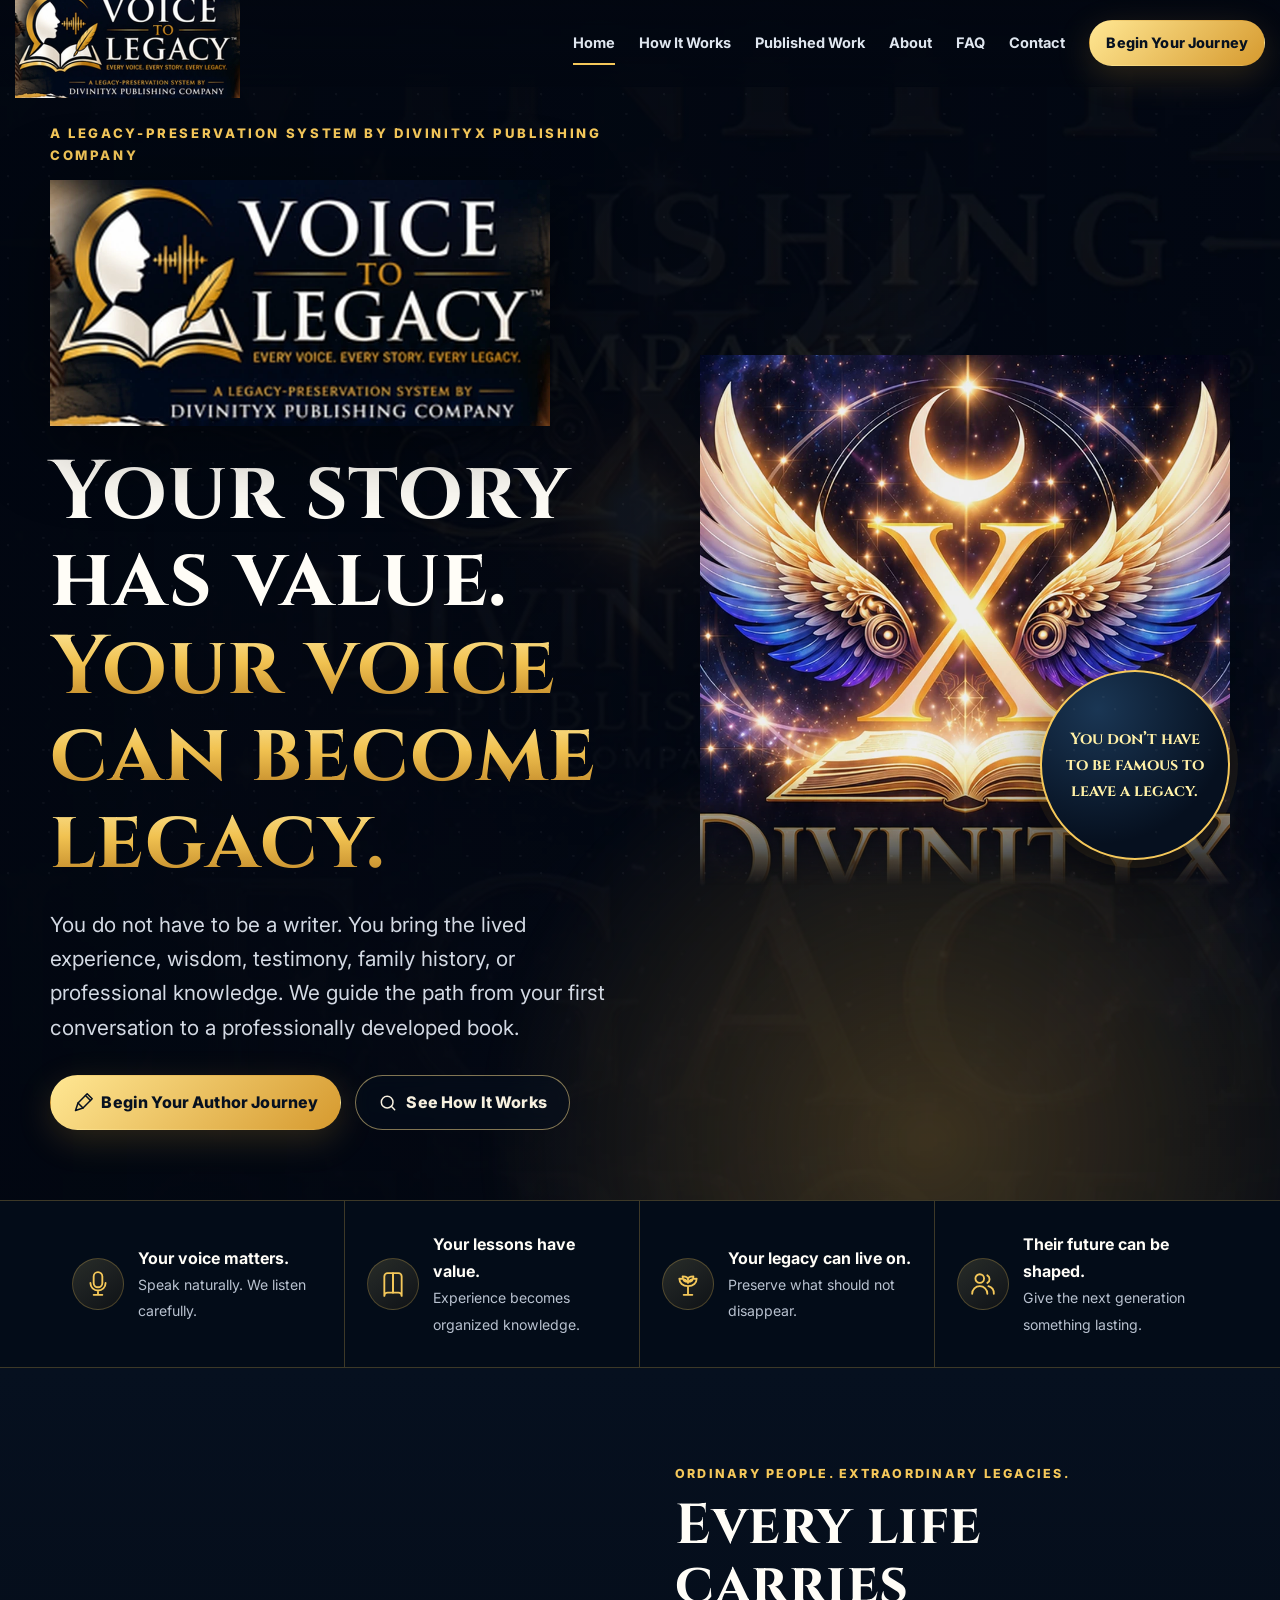
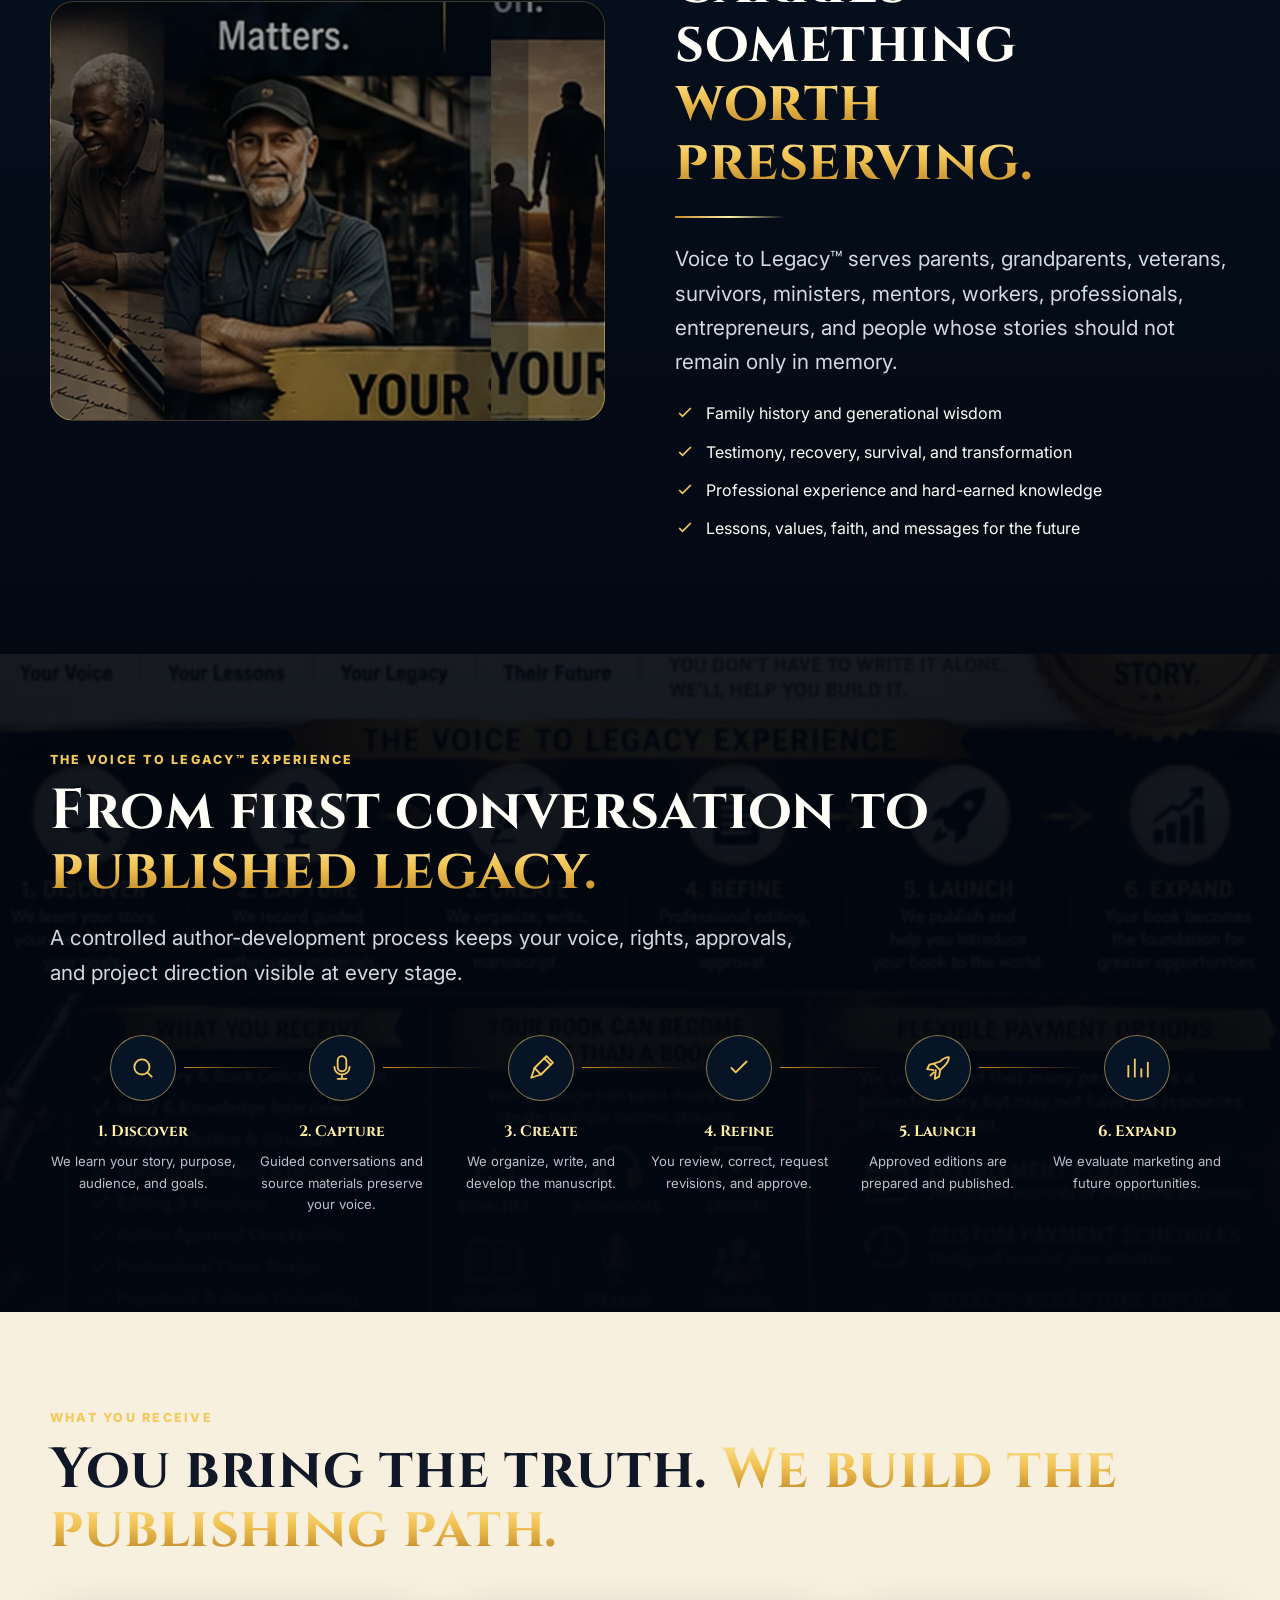
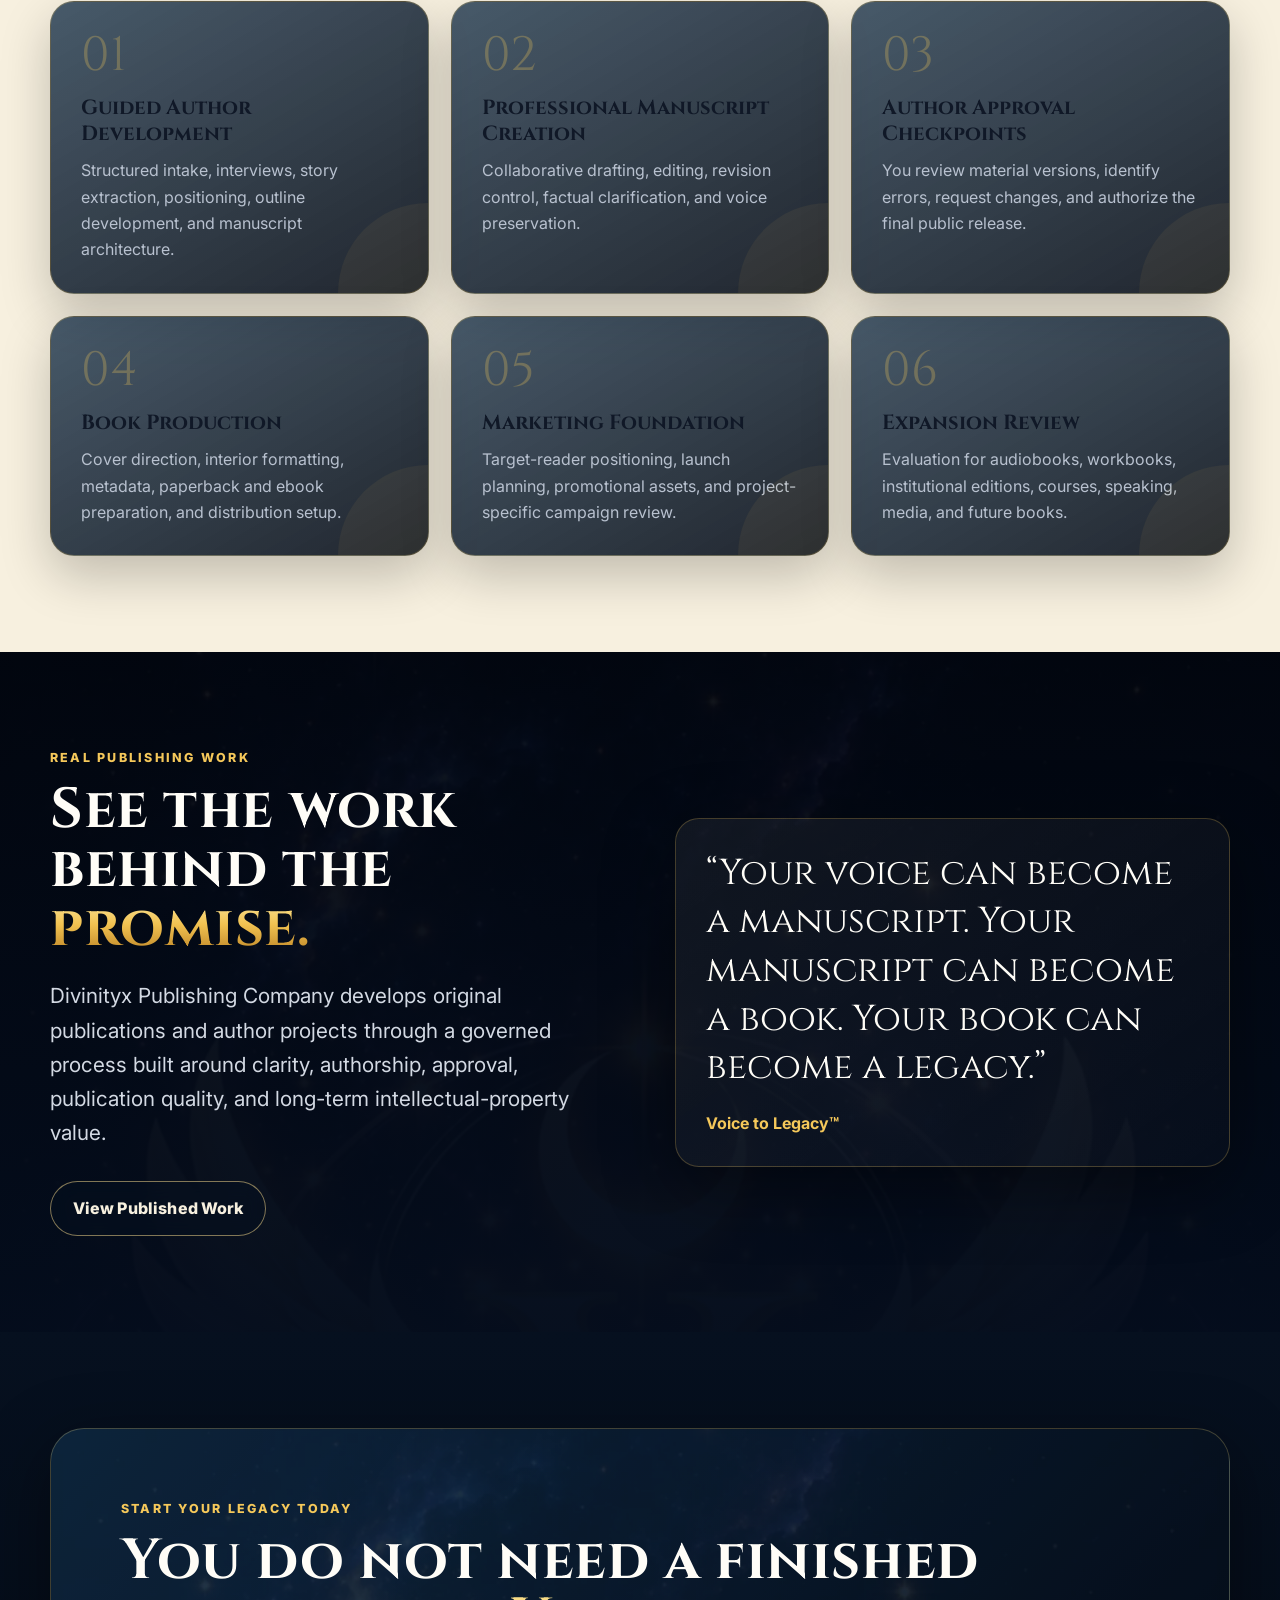
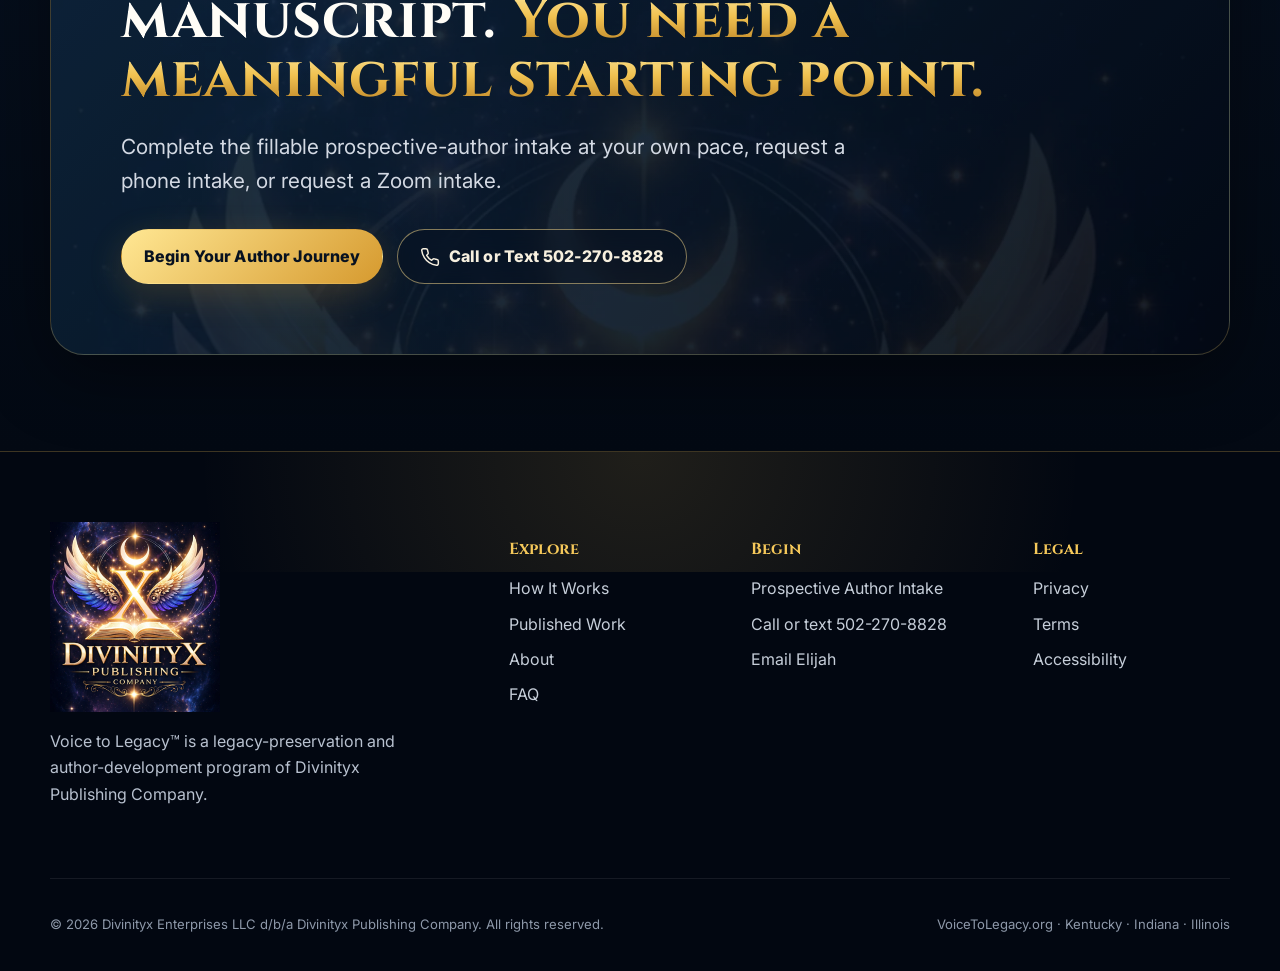
==== index.html @ a979a078 "Add files via upload launch: add VoiceToLegacy.org cinematic starter site" ====
<!doctype html>
<html lang="en">
<head>
  <script>
    (function () {
      var base = document.createElement("base");
      base.href = location.hostname.endsWith("github.io")
        ? "/VoiceToLegacy.org/"
        : "/";
      document.head.appendChild(base);
    }());
  </script>
  <meta charset="utf-8">
  <meta name="viewport" content="width=device-width, initial-scale=1">
  <title>Voice to Legacy™ | Turn Your Story Into a Published Legacy</title>
  <meta name="description" content="Voice to Legacy helps people transform life stories, testimony, family history, wisdom, and professional knowledge into professionally developed books.">
  <meta name="theme-color" content="#06101f">
  <meta property="og:title" content="Voice to Legacy™ | Turn Your Story Into a Published Legacy">
  <meta property="og:description" content="Voice to Legacy helps people transform life stories, testimony, family history, wisdom, and professional knowledge into professionally developed books.">
  <meta property="og:type" content="website">
  <meta property="og:image" content="assets/img/legacy-mosaic.webp">
  <link rel="icon" href="assets/img/divinityx-publisher-crest.png">
  <link rel="preconnect" href="https://fonts.googleapis.com">
  <link rel="preconnect" href="https://fonts.gstatic.com" crossorigin>
  <link href="https://fonts.googleapis.com/css2?family=Cinzel:wght@500;600;700&family=Inter:wght@400;500;600;700;800&display=swap" rel="stylesheet">
  <link rel="stylesheet" href="assets/css/styles.css">
</head>
<body class="home-page">

    <a class="skip-link" href="#main">Skip to content</a>
    <header class="site-header" data-header>
      <div class="header-inner">
        <a class="brand" href="" aria-label="Voice to Legacy home">
          <img src="assets/img/voice-to-legacy-lockup.webp" alt="Voice to Legacy — Every Voice. Every Story. Every Legacy.">
        </a>
        <nav class="desktop-nav" aria-label="Primary navigation"><a href="" class="active">Home</a><a href="how-it-works/">How It Works</a><a href="published-work/">Published Work</a><a href="about/">About</a><a href="faq/">FAQ</a><a href="contact/">Contact</a></nav>
        <div class="header-actions">
          <a class="button button-small button-gold" href="start/">Begin Your Journey</a>
          <button class="menu-toggle" type="button" aria-expanded="false" aria-controls="mobile-menu" data-menu-toggle>
            <span></span><span></span><span></span><span class="sr-only">Open menu</span>
          </button>
        </div>
      </div>
      <nav id="mobile-menu" class="mobile-nav" aria-label="Mobile navigation" data-mobile-menu>
        <a href="" class="active">Home</a><a href="how-it-works/">How It Works</a><a href="published-work/">Published Work</a><a href="about/">About</a><a href="faq/">FAQ</a><a href="contact/">Contact</a>
        <a class="button button-gold" href="start/">Begin Your Journey</a>
      </nav>
    </header>
<main id="main">

<section class="hero">
  <div class="container hero-inner">
    <div class="hero-copy reveal">
      <p class="eyebrow">A legacy-preservation system by Divinityx Publishing Company</p>
      <img class="hero-lockup" src="assets/img/voice-to-legacy-lockup.webp" alt="Voice to Legacy">
      <h1 class="display">Your story has value. <span class="gold-text">Your voice can become legacy.</span></h1>
      <p class="lead">You do not have to be a writer. You bring the lived experience, wisdom, testimony, family history, or professional knowledge. We guide the path from your first conversation to a professionally developed book.</p>
      <div class="button-row">
        <a class="button button-gold" href="start/"><svg viewBox="0 0 24 24" aria-hidden="true"><path d="m3 21 3-9L17 1l6 6L12 18l-9 3Z"/><path d="m6 12 6 6M15 3l6 6"/></svg> Begin Your Author Journey</a>
        <a class="button button-outline" href="how-it-works/"><svg viewBox="0 0 24 24" aria-hidden="true"><circle cx="11" cy="11" r="7"/><path d="m20 20-4-4"/></svg> See How It Works</a>
      </div>
    </div>
    <div class="hero-art reveal">
      <img src="assets/img/book-emblem.webp" alt="A luminous open book, winged Divinityx emblem, and celestial light">
      <div class="hero-badge">You don’t have to be famous to leave a legacy.</div>
    </div>
  </div>
</section>

<section class="trust-strip" aria-label="Voice to Legacy values">
  <div class="container trust-grid">
    <div class="trust-item"><div class="icon-wrap"><svg viewBox="0 0 24 24" aria-hidden="true"><path d="M12 15a4 4 0 0 0 4-4V5a4 4 0 1 0-8 0v6a4 4 0 0 0 4 4Z"/><path d="M5 11a7 7 0 0 0 14 0M12 18v4M8 22h8"/></svg></div><div><strong>Your voice matters.</strong><span>Speak naturally. We listen carefully.</span></div></div>
    <div class="trust-item"><div class="icon-wrap"><svg viewBox="0 0 24 24" aria-hidden="true"><path d="M4 5a3 3 0 0 1 3-3h5v18H7a3 3 0 0 0-3 3V5Z"/><path d="M20 5a3 3 0 0 0-3-3h-5v18h5a3 3 0 0 1 3 3V5Z"/></svg></div><div><strong>Your lessons have value.</strong><span>Experience becomes organized knowledge.</span></div></div>
    <div class="trust-item"><div class="icon-wrap"><svg viewBox="0 0 24 24" aria-hidden="true"><path d="M12 22v-8M8 22h8M12 14c-5 0-8-3-8-7 4 0 7 1 8 4M12 14c5 0 8-3 8-7-4 0-7 1-8 4M12 10c-3 0-5-2-5-5 3 0 5 1 5 3M12 10c3 0 5-2 5-5-3 0-5 1-5 3"/></svg></div><div><strong>Your legacy can live on.</strong><span>Preserve what should not disappear.</span></div></div>
    <div class="trust-item"><div class="icon-wrap"><svg viewBox="0 0 24 24" aria-hidden="true"><circle cx="9" cy="7" r="4"/><path d="M2 21a7 7 0 0 1 14 0M16 4a4 4 0 0 1 0 7M17 14a7 7 0 0 1 5 7"/></svg></div><div><strong>Their future can be shaped.</strong><span>Give the next generation something lasting.</span></div></div>
  </div>
</section>

<section class="section section-dark">
  <div class="container split">
    <div class="visual-panel reveal"><div class="mosaic" role="img" aria-label="People from different generations preserving stories, family knowledge, and lived wisdom"></div></div>
    <div class="reveal">
      <p class="section-kicker">Ordinary people. Extraordinary legacies.</p>
      <h2 class="display">Every life carries something <span class="gold-text">worth preserving.</span></h2>
      <div class="rule"></div>
      <p class="lead">Voice to Legacy™ serves parents, grandparents, veterans, survivors, ministers, mentors, workers, professionals, entrepreneurs, and people whose stories should not remain only in memory.</p>
      <ul class="check-list">
        <li><svg viewBox="0 0 24 24" aria-hidden="true"><path d="m5 12 4 4L19 6"/></svg> Family history and generational wisdom</li>
        <li><svg viewBox="0 0 24 24" aria-hidden="true"><path d="m5 12 4 4L19 6"/></svg> Testimony, recovery, survival, and transformation</li>
        <li><svg viewBox="0 0 24 24" aria-hidden="true"><path d="m5 12 4 4L19 6"/></svg> Professional experience and hard-earned knowledge</li>
        <li><svg viewBox="0 0 24 24" aria-hidden="true"><path d="m5 12 4 4L19 6"/></svg> Lessons, values, faith, and messages for the future</li>
      </ul>
    </div>
  </div>
</section>

<section class="section process-section">
  <div class="container">
    <p class="section-kicker">The Voice to Legacy™ Experience</p>
    <h2 class="display">From first conversation to <span class="gold-text">published legacy.</span></h2>
    <p class="lead">A controlled author-development process keeps your voice, rights, approvals, and project direction visible at every stage.</p>
    <div class="process-grid reveal">
      <div class="process-step"><div class="icon-wrap"><svg viewBox="0 0 24 24" aria-hidden="true"><circle cx="11" cy="11" r="7"/><path d="m20 20-4-4"/></svg></div><strong>1. Discover</strong><span>We learn your story, purpose, audience, and goals.</span></div>
      <div class="process-step"><div class="icon-wrap"><svg viewBox="0 0 24 24" aria-hidden="true"><path d="M12 15a4 4 0 0 0 4-4V5a4 4 0 1 0-8 0v6a4 4 0 0 0 4 4Z"/><path d="M5 11a7 7 0 0 0 14 0M12 18v4M8 22h8"/></svg></div><strong>2. Capture</strong><span>Guided conversations and source materials preserve your voice.</span></div>
      <div class="process-step"><div class="icon-wrap"><svg viewBox="0 0 24 24" aria-hidden="true"><path d="m3 21 3-9L17 1l6 6L12 18l-9 3Z"/><path d="m6 12 6 6M15 3l6 6"/></svg></div><strong>3. Create</strong><span>We organize, write, and develop the manuscript.</span></div>
      <div class="process-step"><div class="icon-wrap"><svg viewBox="0 0 24 24" aria-hidden="true"><path d="m5 12 4 4L19 6"/></svg></div><strong>4. Refine</strong><span>You review, correct, request revisions, and approve.</span></div>
      <div class="process-step"><div class="icon-wrap"><svg viewBox="0 0 24 24" aria-hidden="true"><path d="M14 6c3-3 6-4 8-4 0 2-1 5-4 8l-4 4-6-6 6-2Z"/><path d="m8 8-4 1-2 4 6 1M14 14l-1 6-4 2 1-8M8 16l-3 3"/></svg></div><strong>5. Launch</strong><span>Approved editions are prepared and published.</span></div>
      <div class="process-step"><div class="icon-wrap"><svg viewBox="0 0 24 24" aria-hidden="true"><path d="M4 20V10M10 20V4M16 20v-7M22 20V7"/></svg></div><strong>6. Expand</strong><span>We evaluate marketing and future opportunities.</span></div>
    </div>
  </div>
</section>

<section class="section section-cream">
  <div class="container">
    <p class="section-kicker">What you receive</p>
    <h2 class="display">You bring the truth. <span class="gold-text">We build the publishing path.</span></h2>
    <div class="cards">
      <article class="card reveal"><div class="number">01</div><h3>Guided Author Development</h3><p>Structured intake, interviews, story extraction, positioning, outline development, and manuscript architecture.</p></article>
      <article class="card reveal"><div class="number">02</div><h3>Professional Manuscript Creation</h3><p>Collaborative drafting, editing, revision control, factual clarification, and voice preservation.</p></article>
      <article class="card reveal"><div class="number">03</div><h3>Author Approval Checkpoints</h3><p>You review material versions, identify errors, request changes, and authorize the final public release.</p></article>
      <article class="card reveal"><div class="number">04</div><h3>Book Production</h3><p>Cover direction, interior formatting, metadata, paperback and ebook preparation, and distribution setup.</p></article>
      <article class="card reveal"><div class="number">05</div><h3>Marketing Foundation</h3><p>Target-reader positioning, launch planning, promotional assets, and project-specific campaign review.</p></article>
      <article class="card reveal"><div class="number">06</div><h3>Expansion Review</h3><p>Evaluation for audiobooks, workbooks, institutional editions, courses, speaking, media, and future books.</p></article>
    </div>
  </div>
</section>

<section class="section section-cosmic">
  <div class="container split">
    <div class="reveal">
      <p class="section-kicker">Real publishing work</p>
      <h2 class="display">See the work behind the <span class="gold-text">promise.</span></h2>
      <p class="lead">Divinityx Publishing Company develops original publications and author projects through a governed process built around clarity, authorship, approval, publication quality, and long-term intellectual-property value.</p>
      <div class="button-row"><a class="button button-outline" href="published-work/">View Published Work</a></div>
    </div>
    <div class="quote-card reveal">
      <blockquote>“Your voice can become a manuscript. Your manuscript can become a book. Your book can become a legacy.”</blockquote>
      <cite>Voice to Legacy™</cite>
    </div>
  </div>
</section>

<section class="section section-dark">
  <div class="container cta-panel reveal">
    <p class="section-kicker">Start your legacy today</p>
    <h2 class="display">You do not need a finished manuscript. <span class="gold-text">You need a meaningful starting point.</span></h2>
    <p class="lead">Complete the fillable prospective-author intake at your own pace, request a phone intake, or request a Zoom intake.</p>
    <div class="button-row">
      <a class="button button-gold" href="start/">Begin Your Author Journey</a>
      <a class="button button-outline" href="tel:+15022708828"><svg viewBox="0 0 24 24" aria-hidden="true"><path d="M22 16.9v3a2 2 0 0 1-2.2 2 19.8 19.8 0 0 1-8.6-3.1 19.5 19.5 0 0 1-6-6A19.8 19.8 0 0 1 2.1 4.2 2 2 0 0 1 4.1 2h3a2 2 0 0 1 2 1.7c.1 1 .4 2 .7 2.9a2 2 0 0 1-.5 2.1L8 10a16 16 0 0 0 6 6l1.3-1.3a2 2 0 0 1 2.1-.5c.9.3 1.9.6 2.9.7a2 2 0 0 1 1.7 2Z"/></svg> Call or Text 502-270-8828</a>
    </div>
  </div>
</section>

</main>

    <footer class="site-footer">
      <div class="footer-glow"></div>
      <div class="container footer-grid">
        <div class="footer-brand">
          <img src="assets/img/divinityx-publisher-crest.webp" alt="Divinityx Publishing Company">
          <p>Voice to Legacy™ is a legacy-preservation and author-development program of Divinityx Publishing Company.</p>
        </div>
        <div>
          <h2>Explore</h2>
          <a href="how-it-works/">How It Works</a>
          <a href="published-work/">Published Work</a>
          <a href="about/">About</a>
          <a href="faq/">FAQ</a>
        </div>
        <div>
          <h2>Begin</h2>
          <a href="start/">Prospective Author Intake</a>
          <a href="tel:+15022708828">Call or text 502-270-8828</a>
          <a href="mailto:elijah@divinityxenterprises.com">Email Elijah</a>
        </div>
        <div>
          <h2>Legal</h2>
          <a href="privacy/">Privacy</a>
          <a href="terms/">Terms</a>
          <a href="accessibility/">Accessibility</a>
        </div>
      </div>
      <div class="footer-bottom container">
        <p>© <span data-year>2026</span> Divinityx Enterprises LLC d/b/a Divinityx Publishing Company. All rights reserved.</p>
        <p>VoiceToLegacy.org · Kentucky · Indiana · Illinois</p>
      </div>
    </footer>
<script src="assets/js/main.js" defer></script>
</body>
</html>
---- assets/css/styles.css ----
:root{
  --navy-950:#020711;
  --navy-900:#06101f;
  --navy-850:#09182a;
  --navy-800:#0d2239;
  --navy-700:#163653;
  --cream:#f7f0df;
  --cream-2:#eadbbd;
  --gold-1:#fff0a6;
  --gold-2:#f5c85a;
  --gold-3:#c88b24;
  --gold-4:#8d5a10;
  --white:#fffdf7;
  --muted:#b8c1cf;
  --danger:#eaa59c;
  --line:rgba(247,200,90,.24);
  --shadow:0 20px 70px rgba(0,0,0,.42);
  --radius:24px;
  --display:"Cinzel", Georgia, serif;
  --body:"Inter", system-ui, -apple-system, BlinkMacSystemFont, "Segoe UI", sans-serif;
}
*{box-sizing:border-box}
html{scroll-behavior:smooth;background:var(--navy-950)}
body{margin:0;font-family:var(--body);background:var(--navy-950);color:var(--white);line-height:1.65}
body::before{content:"";position:fixed;inset:0;pointer-events:none;opacity:.045;background-image:radial-gradient(circle at 20% 30%,#fff 0 1px,transparent 1.4px),radial-gradient(circle at 82% 15%,#fff 0 1px,transparent 1.4px);background-size:41px 41px,53px 53px;z-index:50}
img{max-width:100%;display:block}
a{color:inherit}
button,input,textarea,select{font:inherit}
button{cursor:pointer}
.sr-only{position:absolute;width:1px;height:1px;padding:0;margin:-1px;overflow:hidden;clip:rect(0,0,0,0);white-space:nowrap;border:0}
.skip-link{position:fixed;top:8px;left:8px;transform:translateY(-150%);background:var(--cream);color:var(--navy-950);padding:.8rem 1rem;z-index:999;border-radius:8px;font-weight:800}
.skip-link:focus{transform:none}
.container{width:min(1180px,calc(100% - 40px));margin-inline:auto}
.narrow{width:min(820px,calc(100% - 40px));margin-inline:auto}
.section{position:relative;padding:96px 0}
.section-tight{padding:72px 0}
.section-dark{background:linear-gradient(180deg,#06101f 0%,#030913 100%)}
.section-cosmic{background:linear-gradient(180deg,rgba(2,7,17,.82),rgba(4,13,29,.96)),url("../img/cosmic-texture.webp") center/cover no-repeat}
.section-cream{background:var(--cream);color:#101827}
.section-kicker{margin:0 0 12px;text-transform:uppercase;letter-spacing:.18em;font-size:.78rem;color:var(--gold-2);font-weight:800}
.display{font-family:var(--display);line-height:1.05;letter-spacing:.01em;margin:0}
h1.display{font-size:clamp(2.7rem,6.5vw,6.4rem)}
h2.display{font-size:clamp(2.1rem,4.4vw,4.25rem)}
h3{font-family:var(--display);line-height:1.25}
.lead{font-size:clamp(1.05rem,2vw,1.3rem);color:#d3d9e3;max-width:760px}
.section-cream .lead{color:#344154}
.gold-text{background:linear-gradient(180deg,#fff3b6 0%,#f1c251 45%,#a96c15 100%);-webkit-background-clip:text;background-clip:text;color:transparent}
.rule{width:110px;height:2px;margin:24px 0;background:linear-gradient(90deg,var(--gold-3),var(--gold-1),transparent)}
.button{display:inline-flex;align-items:center;justify-content:center;gap:.55rem;min-height:50px;padding:.85rem 1.35rem;border:1px solid transparent;border-radius:999px;text-decoration:none;font-weight:800;transition:.25s ease;letter-spacing:.01em}
.button svg{width:20px;height:20px;fill:none;stroke:currentColor;stroke-width:1.8;stroke-linecap:round;stroke-linejoin:round}
.button-gold{background:linear-gradient(135deg,#ffe793,#d69a2f);color:#071120;box-shadow:0 10px 35px rgba(218,161,57,.2)}
.button-gold:hover,.button-gold:focus-visible{transform:translateY(-2px);box-shadow:0 16px 44px rgba(218,161,57,.36)}
.button-outline{border-color:rgba(255,226,144,.5);color:var(--cream);background:rgba(6,16,31,.45);backdrop-filter:blur(10px)}
.button-outline:hover,.button-outline:focus-visible{background:rgba(247,200,90,.11);border-color:var(--gold-2)}
.button-dark{background:var(--navy-900);color:var(--white)}
.button-small{min-height:42px;padding:.65rem 1rem;font-size:.9rem}
.button-row{display:flex;gap:14px;flex-wrap:wrap;margin-top:30px}
.site-header{position:fixed;top:0;left:0;right:0;z-index:100;background:linear-gradient(180deg,rgba(2,7,17,.96),rgba(2,7,17,.72));backdrop-filter:blur(18px);border-bottom:1px solid transparent;transition:.25s}
.site-header.scrolled{border-bottom-color:var(--line);box-shadow:0 8px 35px rgba(0,0,0,.28)}
.header-inner{width:min(1280px,calc(100% - 30px));height:86px;margin:auto;display:flex;align-items:center;gap:24px}
.brand{width:225px;flex:0 0 auto}
.brand img{width:100%;height:auto}
.desktop-nav{margin-left:auto;display:flex;align-items:center;gap:24px}
.desktop-nav a,.mobile-nav>a:not(.button){text-decoration:none;color:#dfe6ef;font-size:.91rem;font-weight:700;position:relative}
.desktop-nav a::after{content:"";position:absolute;left:0;right:0;bottom:-10px;height:2px;background:var(--gold-2);transform:scaleX(0);transition:.2s}
.desktop-nav a:hover::after,.desktop-nav a.active::after{transform:scaleX(1)}
.header-actions{display:flex;align-items:center;gap:12px}
.menu-toggle{display:none;width:44px;height:44px;border:1px solid var(--line);border-radius:12px;background:rgba(255,255,255,.03);padding:10px}
.menu-toggle span:not(.sr-only){display:block;height:2px;background:var(--cream);margin:5px 0}
.mobile-nav{display:none}
.hero{min-height:100svh;display:grid;place-items:center;position:relative;overflow:hidden;background:linear-gradient(90deg,rgba(2,7,17,.96) 0%,rgba(2,7,17,.78) 48%,rgba(2,7,17,.35) 100%),url("../img/hero-cosmic.webp") center/cover no-repeat}
.hero::after{content:"";position:absolute;inset:auto -10% -35% 35%;height:80%;background:radial-gradient(circle,rgba(244,186,73,.24),transparent 66%);filter:blur(10px)}
.hero-inner{position:relative;z-index:2;display:grid;grid-template-columns:1.05fr .95fr;gap:64px;align-items:center;padding-top:110px;padding-bottom:70px}
.hero-copy{max-width:740px}
.hero-lockup{width:min(500px,100%);filter:drop-shadow(0 18px 40px rgba(0,0,0,.42));margin-bottom:24px}
.hero .eyebrow{color:var(--gold-2);font-size:.82rem;font-weight:800;letter-spacing:.2em;text-transform:uppercase}
.hero p{max-width:690px}
.hero-art{position:relative;min-height:660px;display:flex;align-items:center;justify-content:center}
.hero-art img{width:min(660px,115%);filter:drop-shadow(0 30px 70px rgba(0,0,0,.65));mask-image:linear-gradient(to bottom,black 0%,black 80%,transparent 100%)}
.hero-badge{position:absolute;right:0;bottom:90px;width:190px;aspect-ratio:1;border-radius:50%;display:grid;place-items:center;text-align:center;padding:22px;background:radial-gradient(circle at 30% 20%,#1a3654,#06101f 68%);border:2px solid var(--gold-2);box-shadow:0 0 0 8px rgba(213,162,57,.08),0 15px 55px rgba(0,0,0,.5);font-family:var(--display);color:var(--gold-1);font-weight:700}
.trust-strip{border-block:1px solid var(--line);background:rgba(4,12,26,.92)}
.trust-grid{display:grid;grid-template-columns:repeat(4,1fr)}
.trust-item{padding:30px 22px;display:flex;align-items:center;gap:14px;border-right:1px solid var(--line)}
.trust-item:last-child{border-right:0}
.icon-wrap{width:52px;height:52px;border-radius:50%;display:grid;place-items:center;flex:0 0 auto;background:linear-gradient(145deg,rgba(255,230,142,.15),rgba(164,104,13,.08));border:1px solid var(--line);color:var(--gold-2)}
.icon-wrap svg{width:26px;height:26px;fill:none;stroke:currentColor;stroke-width:1.7;stroke-linecap:round;stroke-linejoin:round}
.trust-item strong{display:block}
.trust-item span{color:var(--muted);font-size:.88rem}
.split{display:grid;grid-template-columns:1fr 1fr;gap:70px;align-items:center}
.visual-panel{position:relative}
.visual-panel img{border-radius:var(--radius);box-shadow:var(--shadow);border:1px solid var(--line)}
.visual-panel::before{content:"";position:absolute;inset:-18px 18px 18px -18px;border:1px solid var(--line);border-radius:var(--radius);z-index:-1}
.quote-card{padding:30px;border-radius:var(--radius);background:linear-gradient(145deg,rgba(255,255,255,.06),rgba(255,255,255,.015));border:1px solid var(--line);box-shadow:var(--shadow)}
.quote-card blockquote{font-family:var(--display);font-size:clamp(1.4rem,3vw,2.25rem);line-height:1.35;margin:0}
.quote-card cite{display:block;margin-top:18px;color:var(--gold-2);font-style:normal;font-weight:700}
.cards{display:grid;grid-template-columns:repeat(3,1fr);gap:22px;margin-top:42px}
.card{position:relative;padding:30px;border:1px solid var(--line);border-radius:var(--radius);background:linear-gradient(150deg,rgba(16,42,68,.76),rgba(3,10,22,.88));box-shadow:0 20px 50px rgba(0,0,0,.22);overflow:hidden}
.card::after{content:"";position:absolute;width:180px;height:180px;border-radius:50%;background:rgba(245,200,90,.06);right:-90px;bottom:-90px}
.card .number{font-family:var(--display);font-size:3rem;color:rgba(245,200,90,.28);line-height:1}
.card h3{font-size:1.28rem;margin:16px 0 10px}
.card p{color:var(--muted);margin:0}
.process-section{background:linear-gradient(180deg,rgba(2,7,17,.72),rgba(2,7,17,.94)),url("../img/process-glow.webp") center/cover no-repeat}
.process-grid{display:grid;grid-template-columns:repeat(6,1fr);gap:12px;margin-top:45px}
.process-step{text-align:center;position:relative}
.process-step .icon-wrap{margin:0 auto 18px;width:66px;height:66px;background:#071426;border-color:rgba(249,211,111,.52)}
.process-step:not(:last-child)::after{content:"";position:absolute;top:32px;left:72%;width:55%;height:1px;background:linear-gradient(90deg,var(--gold-3),transparent)}
.process-step strong{font-family:var(--display);display:block;color:var(--gold-1);font-size:.95rem}
.process-step span{display:block;color:var(--muted);font-size:.82rem;margin-top:7px}
.mosaic{height:420px;background:url("../img/legacy-mosaic.webp") center/cover no-repeat;border-radius:var(--radius);border:1px solid var(--line);position:relative;overflow:hidden}
.mosaic::after{content:"";position:absolute;inset:0;background:linear-gradient(90deg,rgba(2,7,17,.35),transparent 45%,rgba(2,7,17,.35))}
.proof-grid{display:grid;grid-template-columns:repeat(2,1fr);gap:24px;margin-top:40px}
.proof-card{padding:32px;border:1px solid var(--line);border-radius:var(--radius);background:#08182a}
.proof-card .label{color:var(--gold-2);font-size:.75rem;text-transform:uppercase;letter-spacing:.16em;font-weight:800}
.proof-card h3{font-size:1.6rem;margin:10px 0}
.proof-card p{color:var(--muted)}
.proof-card a{color:var(--gold-1);font-weight:800}
.cta-panel{padding:70px;border-radius:34px;background:linear-gradient(135deg,rgba(18,49,78,.96),rgba(4,12,26,.98));border:1px solid var(--line);box-shadow:var(--shadow);position:relative;overflow:hidden}
.cta-panel::before{content:"";position:absolute;inset:0;background:url("../img/cosmic-texture.webp") center/cover no-repeat;opacity:.24}
.cta-panel>*{position:relative}
.page-hero{padding:175px 0 85px;background:linear-gradient(90deg,rgba(2,7,17,.95),rgba(2,7,17,.72)),url("../img/hero-cosmic.webp") center/cover no-repeat;border-bottom:1px solid var(--line)}
.page-hero .display{max-width:950px}
.page-hero .lead{margin-bottom:0}
.option-grid{display:grid;grid-template-columns:repeat(3,1fr);gap:22px;margin-top:42px}
.option-card{padding:32px;border:1px solid var(--line);border-radius:var(--radius);background:linear-gradient(155deg,#102943,#071222);display:flex;flex-direction:column}
.option-card .icon-wrap{margin-bottom:20px}
.option-card h2{font-size:1.38rem}
.option-card p{color:var(--muted);flex:1}
.option-card .button{margin-top:22px}
.form-panel{margin-top:44px;padding:34px;border:1px solid var(--line);border-radius:var(--radius);background:#071427}
.field-grid{display:grid;grid-template-columns:1fr 1fr;gap:18px}
.field{display:flex;flex-direction:column;gap:7px}
.field.full{grid-column:1/-1}
label{font-weight:700;color:var(--cream)}
input,textarea,select{width:100%;border:1px solid rgba(255,255,255,.16);border-radius:12px;background:#030b16;color:#fff;padding:14px 15px;outline:none}
input:focus,textarea:focus,select:focus{border-color:var(--gold-2);box-shadow:0 0 0 3px rgba(245,200,90,.1)}
textarea{min-height:120px;resize:vertical}
.form-note{color:var(--muted);font-size:.9rem}
.steps-vertical{display:grid;gap:20px;margin-top:40px}
.step-row{display:grid;grid-template-columns:90px 1fr;gap:24px;padding:28px;border:1px solid var(--line);border-radius:var(--radius);background:linear-gradient(145deg,rgba(15,42,67,.72),rgba(3,10,22,.88))}
.step-row .number{font-family:var(--display);font-size:3.5rem;line-height:1;color:var(--gold-2)}
.step-row h2{margin-top:0}
.check-list{display:grid;gap:12px;padding:0;list-style:none}
.check-list li{display:flex;gap:11px;align-items:flex-start}
.check-list svg{width:20px;height:20px;flex:0 0 auto;color:var(--gold-2);fill:none;stroke:currentColor;stroke-width:2.1;margin-top:3px}
.faq-list{display:grid;gap:14px;margin-top:38px}
.faq-item{border:1px solid var(--line);border-radius:18px;background:#071427;overflow:hidden}
.faq-question{width:100%;display:flex;align-items:center;justify-content:space-between;gap:20px;text-align:left;padding:22px 24px;border:0;background:transparent;color:#fff;font-weight:800}
.faq-question span:last-child{color:var(--gold-2);font-size:1.5rem}
.faq-answer{display:none;padding:0 24px 22px;color:var(--muted)}
.faq-item.open .faq-answer{display:block}
.faq-item.open .faq-question span:last-child{transform:rotate(45deg)}
.legal-copy h2{margin-top:42px}
.legal-copy p,.legal-copy li{color:#c7cfda}
.legal-copy a{color:var(--gold-1)}
.site-footer{position:relative;background:#020711;border-top:1px solid var(--line);padding-top:70px}
.footer-glow{position:absolute;inset:0 0 auto;height:120px;background:radial-gradient(circle at 50% 0,rgba(245,200,90,.12),transparent 68%)}
.footer-grid{display:grid;grid-template-columns:2.1fr 1fr 1.2fr 1fr;gap:45px;position:relative}
.footer-brand img{width:170px;margin-bottom:16px}
.footer-brand p{max-width:390px;color:var(--muted)}
.site-footer h2{font-family:var(--display);font-size:1rem;color:var(--gold-2)}
.site-footer a{display:block;text-decoration:none;color:#c6ced9;margin:9px 0}
.site-footer a:hover{color:var(--gold-1)}
.footer-bottom{margin-top:55px;padding:22px 0;border-top:1px solid rgba(255,255,255,.08);display:flex;justify-content:space-between;gap:20px;color:#8e99aa;font-size:.82rem}
.reveal{opacity:0;transform:translateY(24px);transition:opacity .7s ease,transform .7s ease}
.reveal.visible{opacity:1;transform:none}
.notice{padding:16px 18px;border-radius:14px;border:1px solid var(--line);background:rgba(245,200,90,.08);color:#e9ddbf}
.notice strong{color:var(--gold-1)}
@media (max-width:1100px){
  .desktop-nav{display:none}.menu-toggle{display:block}.header-actions .button{display:none}
  .mobile-nav.open{display:flex;flex-direction:column;padding:18px 25px 26px;background:#040b17;border-top:1px solid var(--line);gap:16px}
  .mobile-nav a{text-decoration:none}
  .hero-inner{grid-template-columns:1fr}.hero-art{min-height:500px}.hero-badge{right:8%;bottom:55px}
  .process-grid{grid-template-columns:repeat(3,1fr);gap:30px}.process-step::after{display:none}
  .trust-grid{grid-template-columns:repeat(2,1fr)}.trust-item:nth-child(2){border-right:0}
  .cards{grid-template-columns:1fr 1fr}.option-grid{grid-template-columns:1fr}
  .footer-grid{grid-template-columns:2fr 1fr 1fr}
  .footer-grid>div:last-child{grid-column:2/4}
}
@media (max-width:760px){
  .section{padding:72px 0}.container,.narrow{width:min(100% - 28px,1180px)}
  .header-inner{height:74px}.brand{width:180px}
  .hero{min-height:auto}.hero-inner{padding-top:125px;gap:20px}.hero-art{min-height:420px}
  .hero-art img{width:115%;max-width:none}.hero-badge{width:140px;padding:14px;font-size:.78rem;bottom:30px}
  .trust-grid{grid-template-columns:1fr}.trust-item{border-right:0;border-bottom:1px solid var(--line)}.trust-item:last-child{border-bottom:0}
  .split{grid-template-columns:1fr;gap:45px}.cards,.proof-grid{grid-template-columns:1fr}
  .process-grid{grid-template-columns:repeat(2,1fr)}
  .mosaic{height:500px;background-position:center}
  .cta-panel{padding:38px 24px}
  .page-hero{padding:140px 0 64px}
  .field-grid{grid-template-columns:1fr}.field.full{grid-column:auto}
  .step-row{grid-template-columns:1fr}.step-row .number{font-size:2.6rem}
  .footer-grid{grid-template-columns:1fr 1fr}.footer-brand{grid-column:1/-1}.footer-grid>div:last-child{grid-column:auto}
  .footer-bottom{flex-direction:column}
}
@media (max-width:480px){
  h1.display{font-size:2.65rem}.hero-lockup{width:100%}.button-row{flex-direction:column}.button{width:100%}
  .process-grid{grid-template-columns:1fr}.footer-grid{grid-template-columns:1fr}.footer-grid>div:last-child{grid-column:auto}
}
@media (prefers-reduced-motion:reduce){
  html{scroll-behavior:auto}.reveal{opacity:1;transform:none;transition:none}.button{transition:none}
}
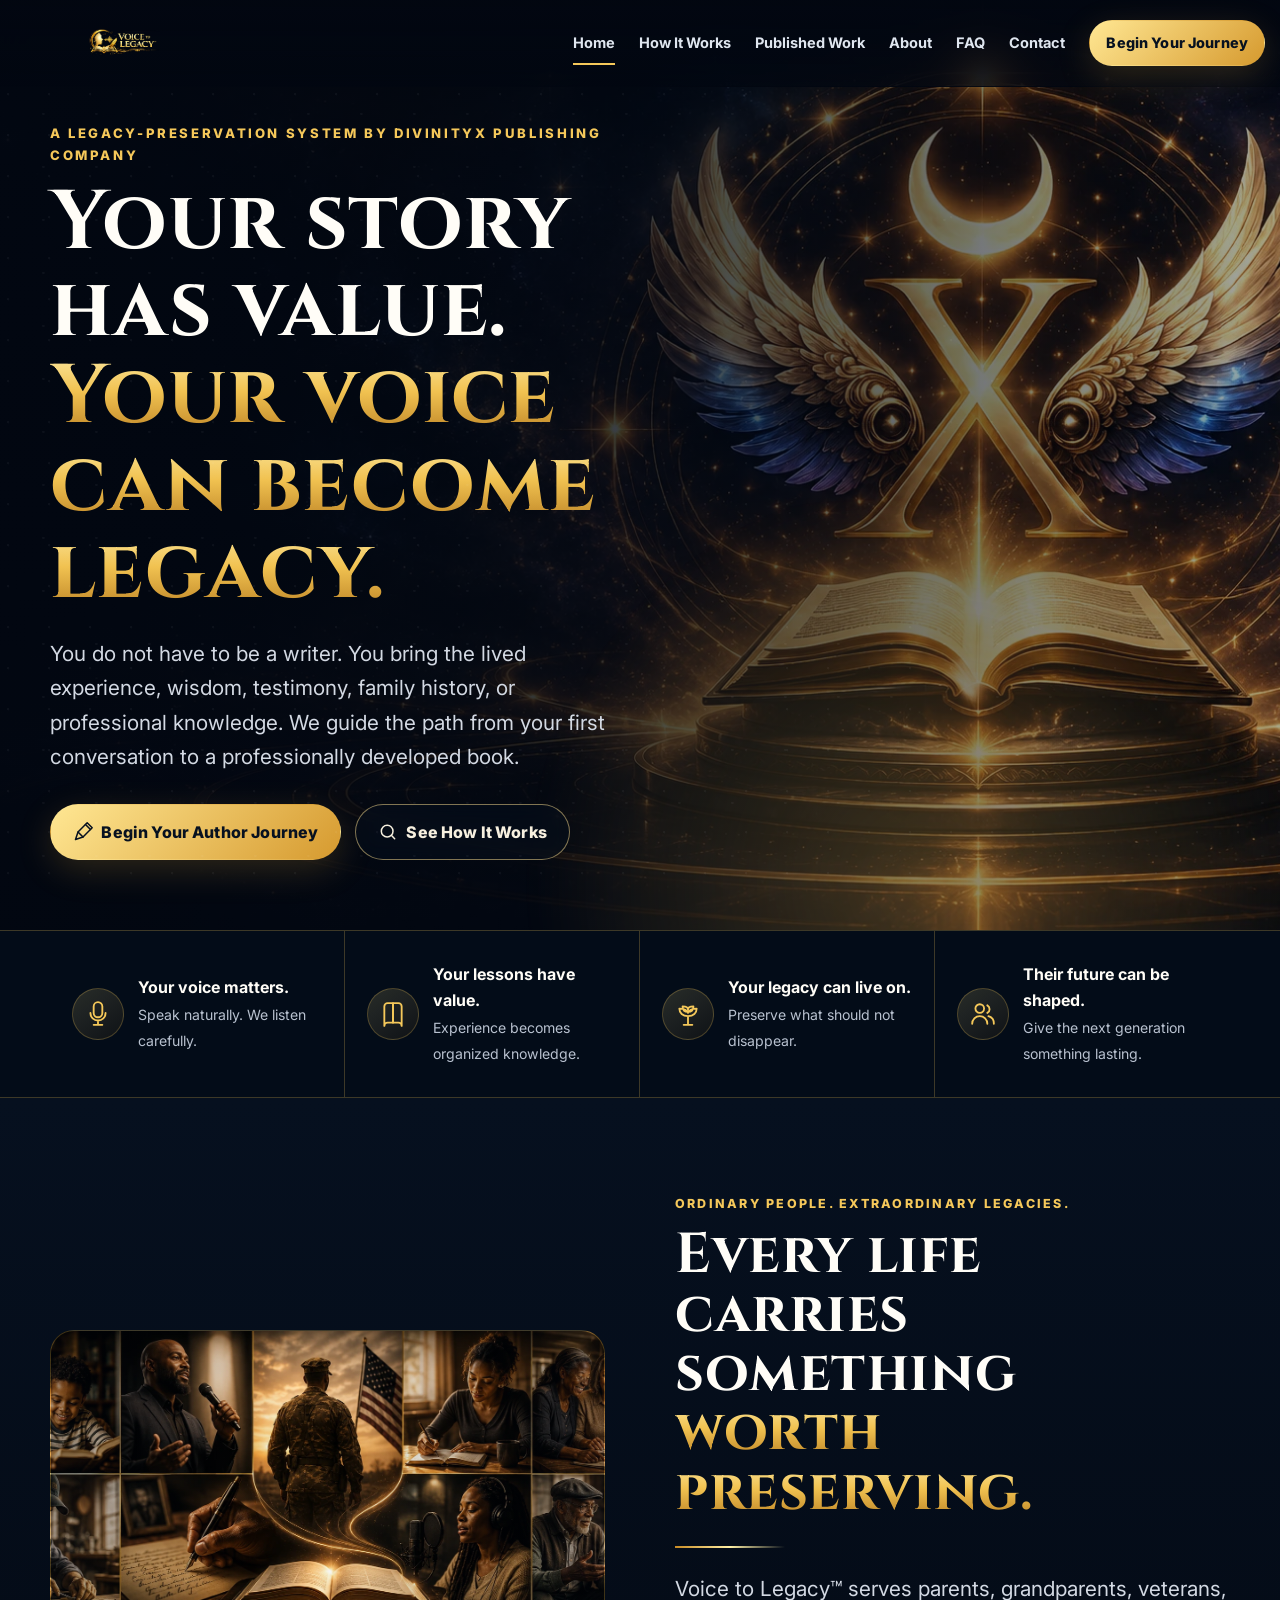
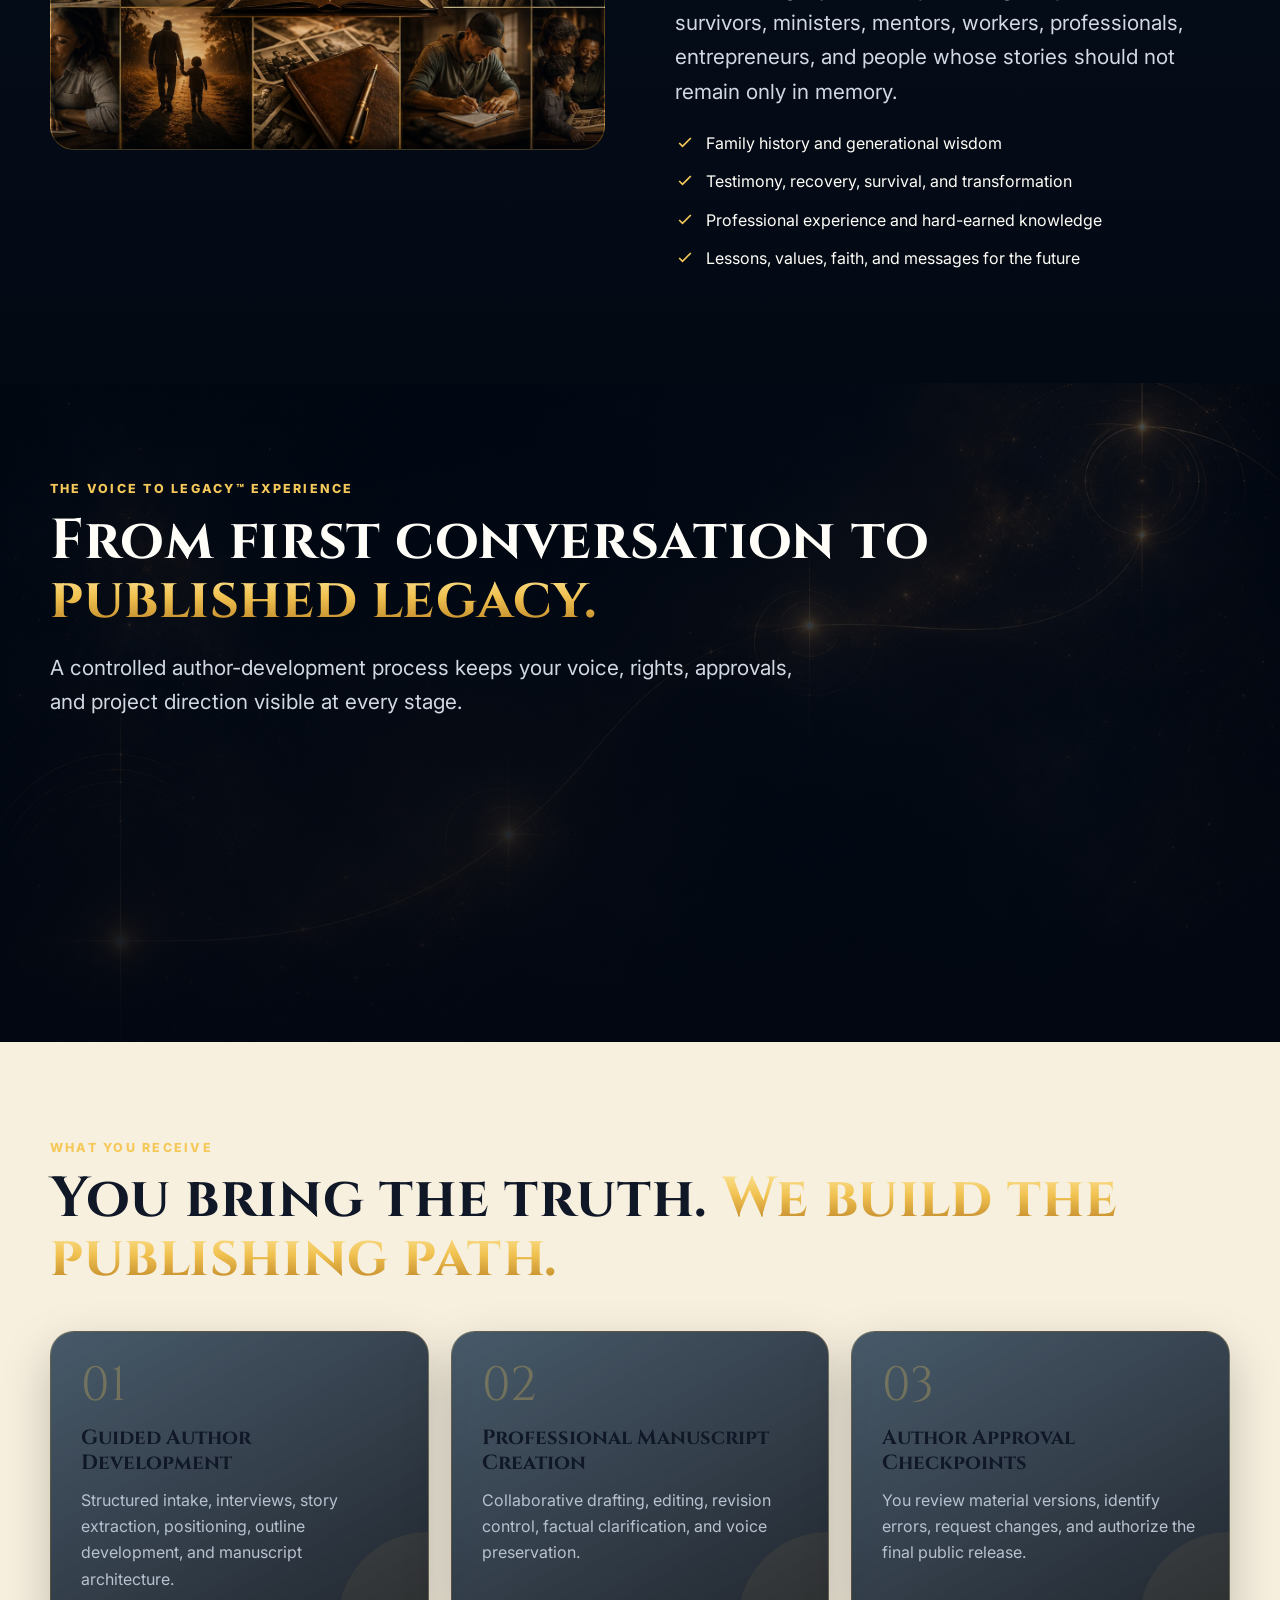
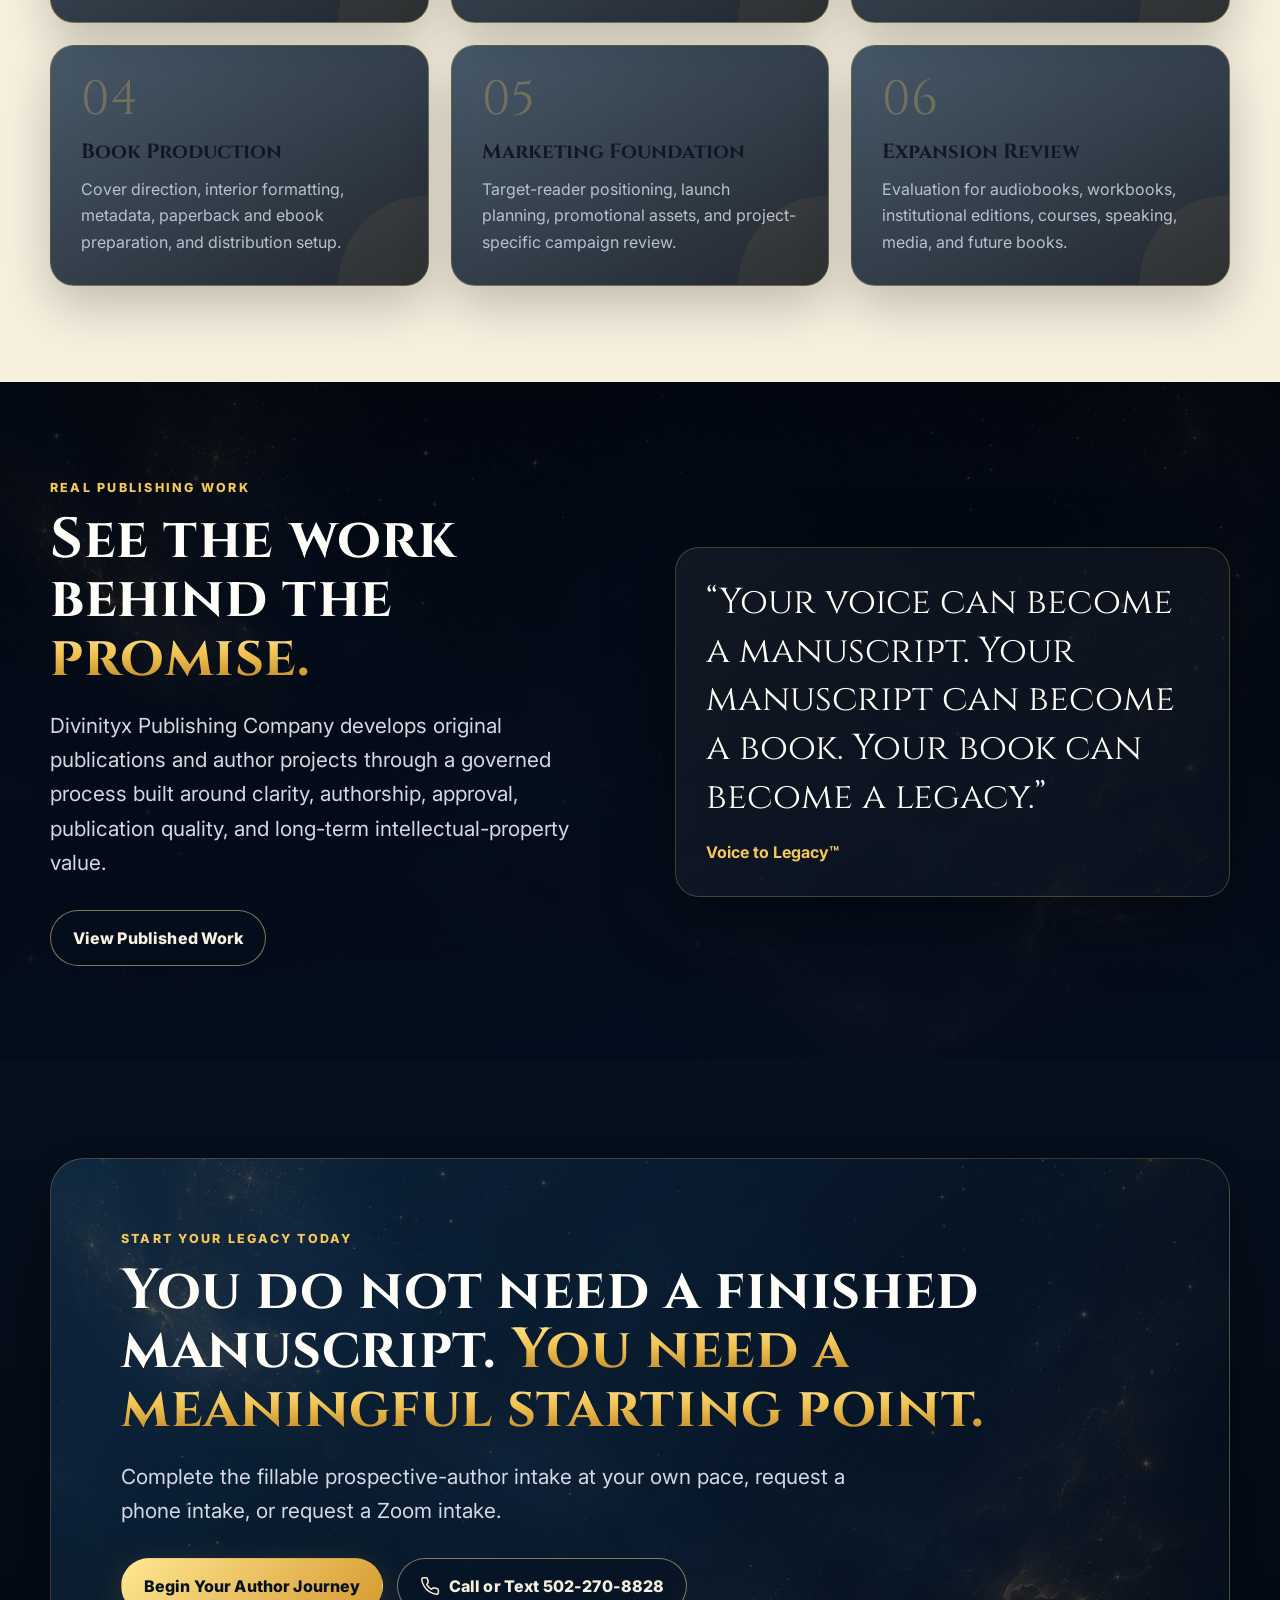
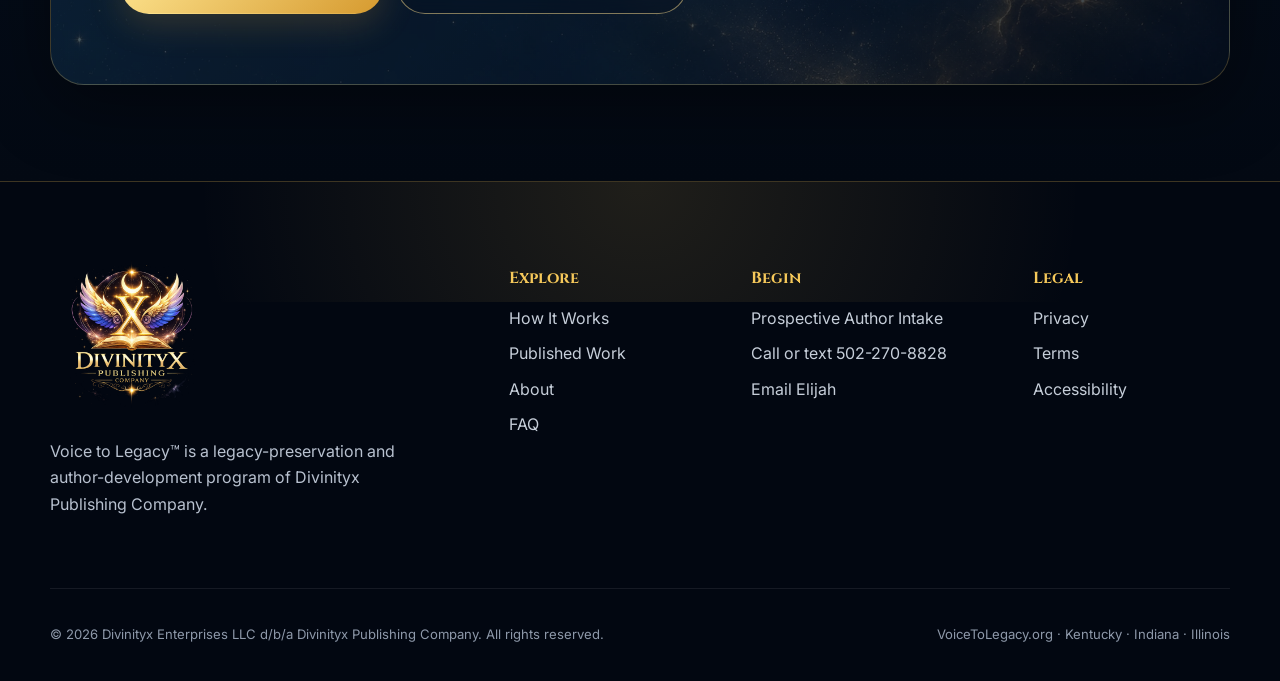
==== commit e84e03ce: "design: remove duplicate hero branding Removed two images and a badge from the hero section." ====
--- a/index.html
+++ b/index.html
@@ -52,7 +52,7 @@
   <div class="container hero-inner">
     <div class="hero-copy reveal">
       <p class="eyebrow">A legacy-preservation system by Divinityx Publishing Company</p>
-      <img class="hero-lockup" src="assets/img/voice-to-legacy-lockup.webp" alt="Voice to Legacy">
+  
       <h1 class="display">Your story has value. <span class="gold-text">Your voice can become legacy.</span></h1>
       <p class="lead">You do not have to be a writer. You bring the lived experience, wisdom, testimony, family history, or professional knowledge. We guide the path from your first conversation to a professionally developed book.</p>
       <div class="button-row">
@@ -61,8 +61,8 @@
       </div>
     </div>
     <div class="hero-art reveal">
-      <img src="assets/img/book-emblem.webp" alt="A luminous open book, winged Divinityx emblem, and celestial light">
-      <div class="hero-badge">You don’t have to be famous to leave a legacy.</div>
+      
+      
     </div>
   </div>
 </section>
@@ -188,4 +188,4 @@
     </footer>
 <script src="assets/js/main.js" defer></script>
 </body>
-</html>+</html>
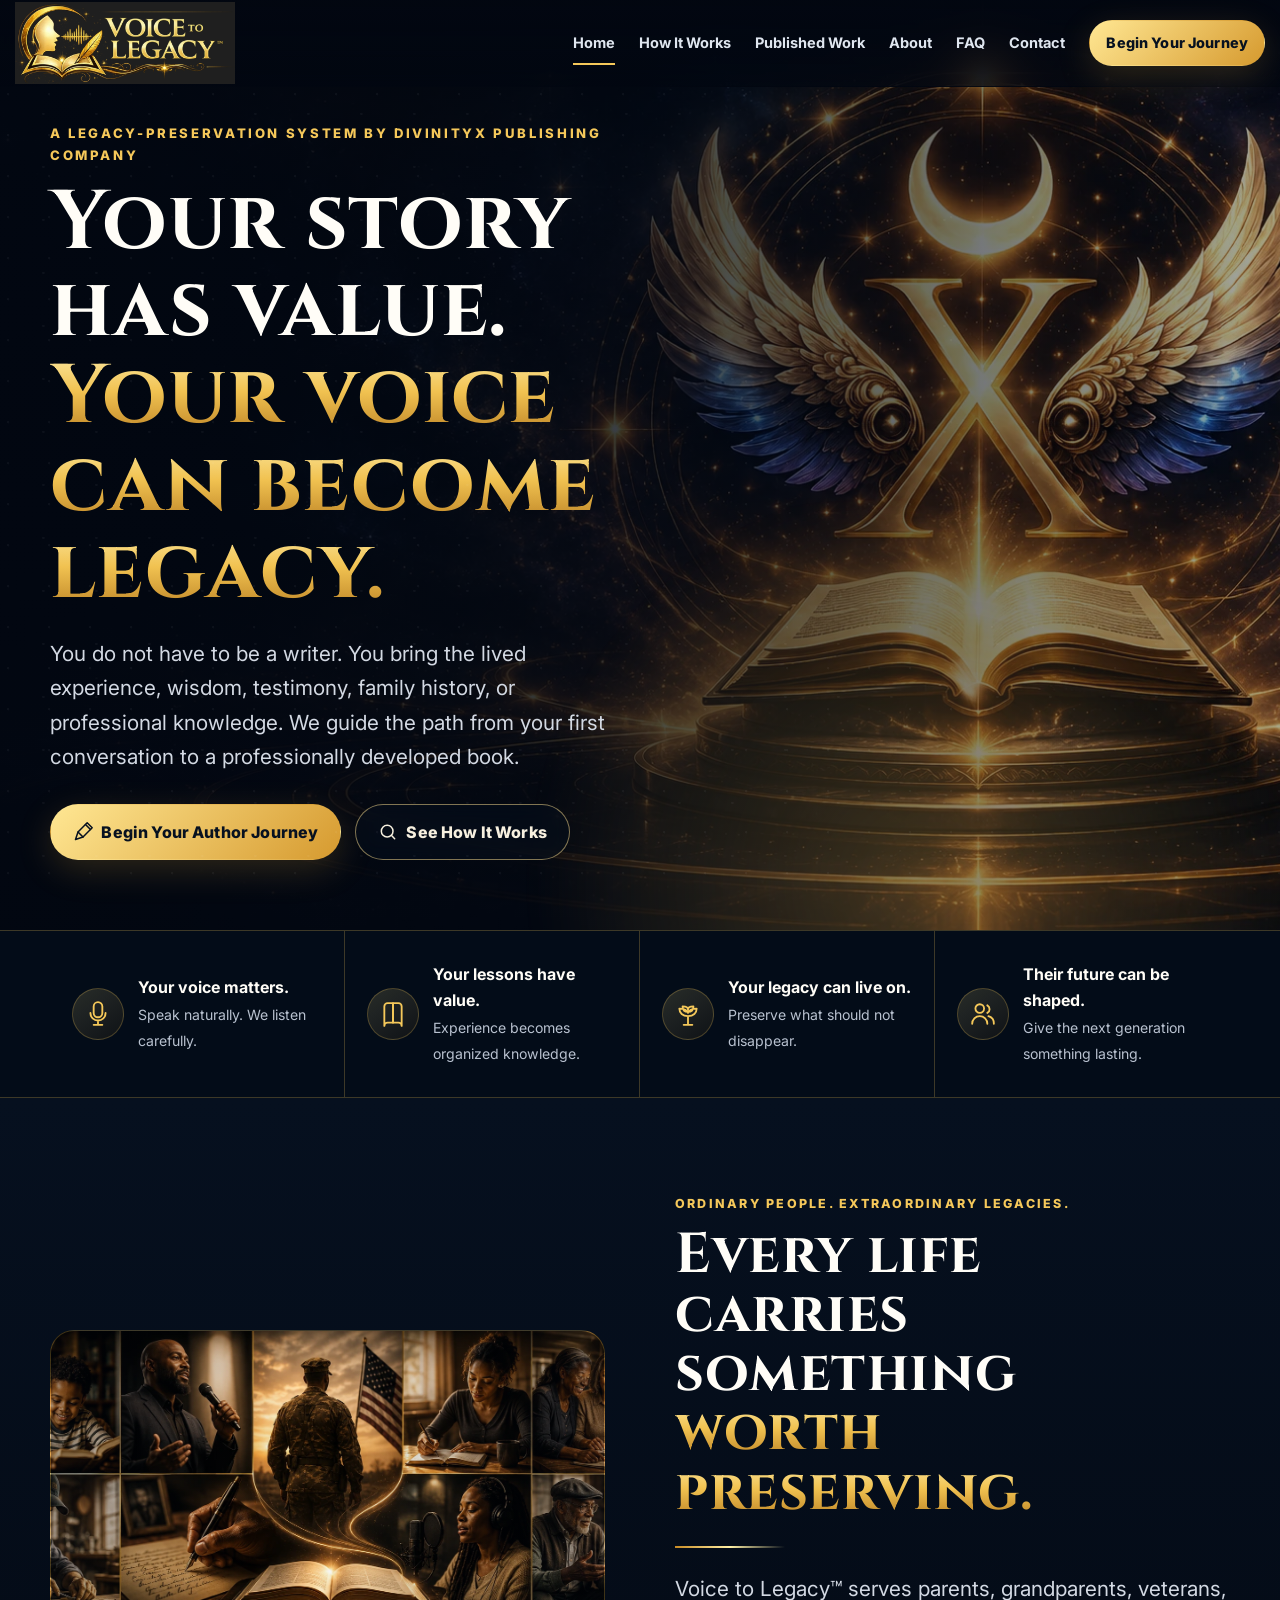
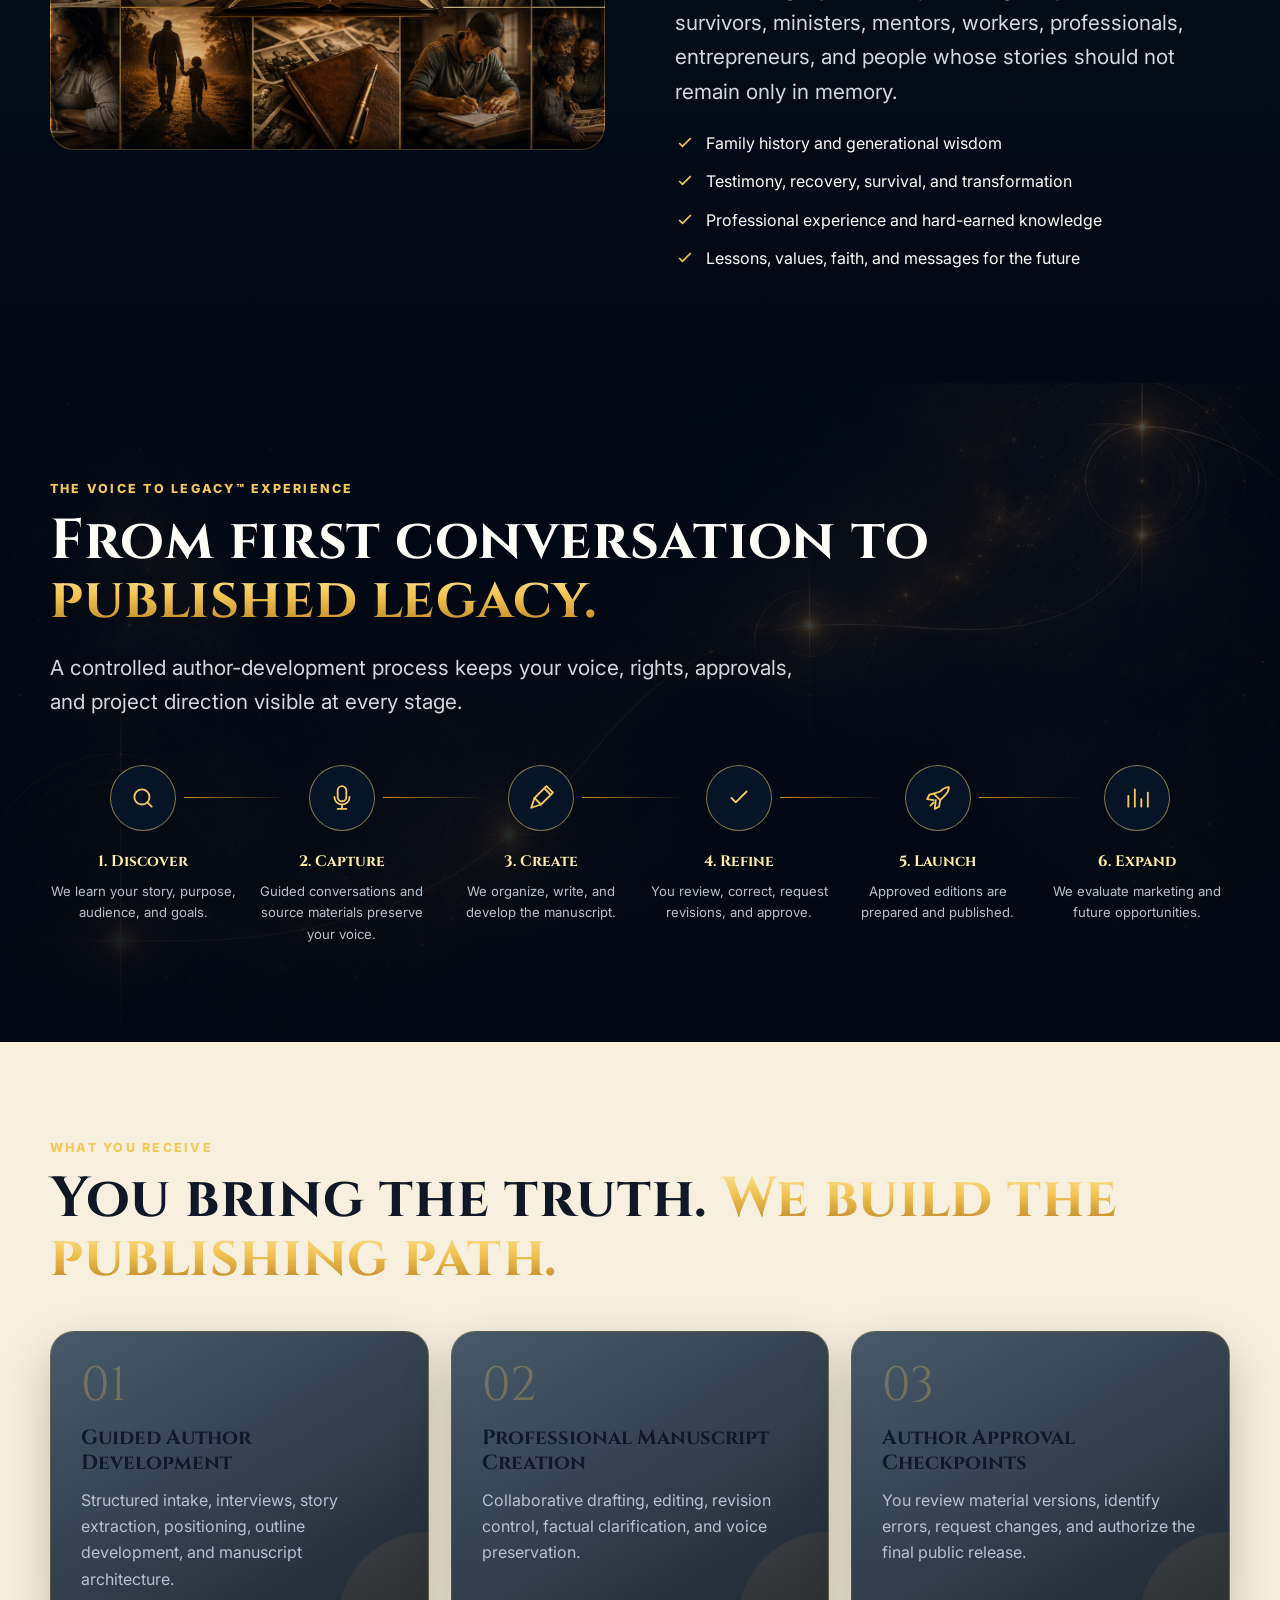
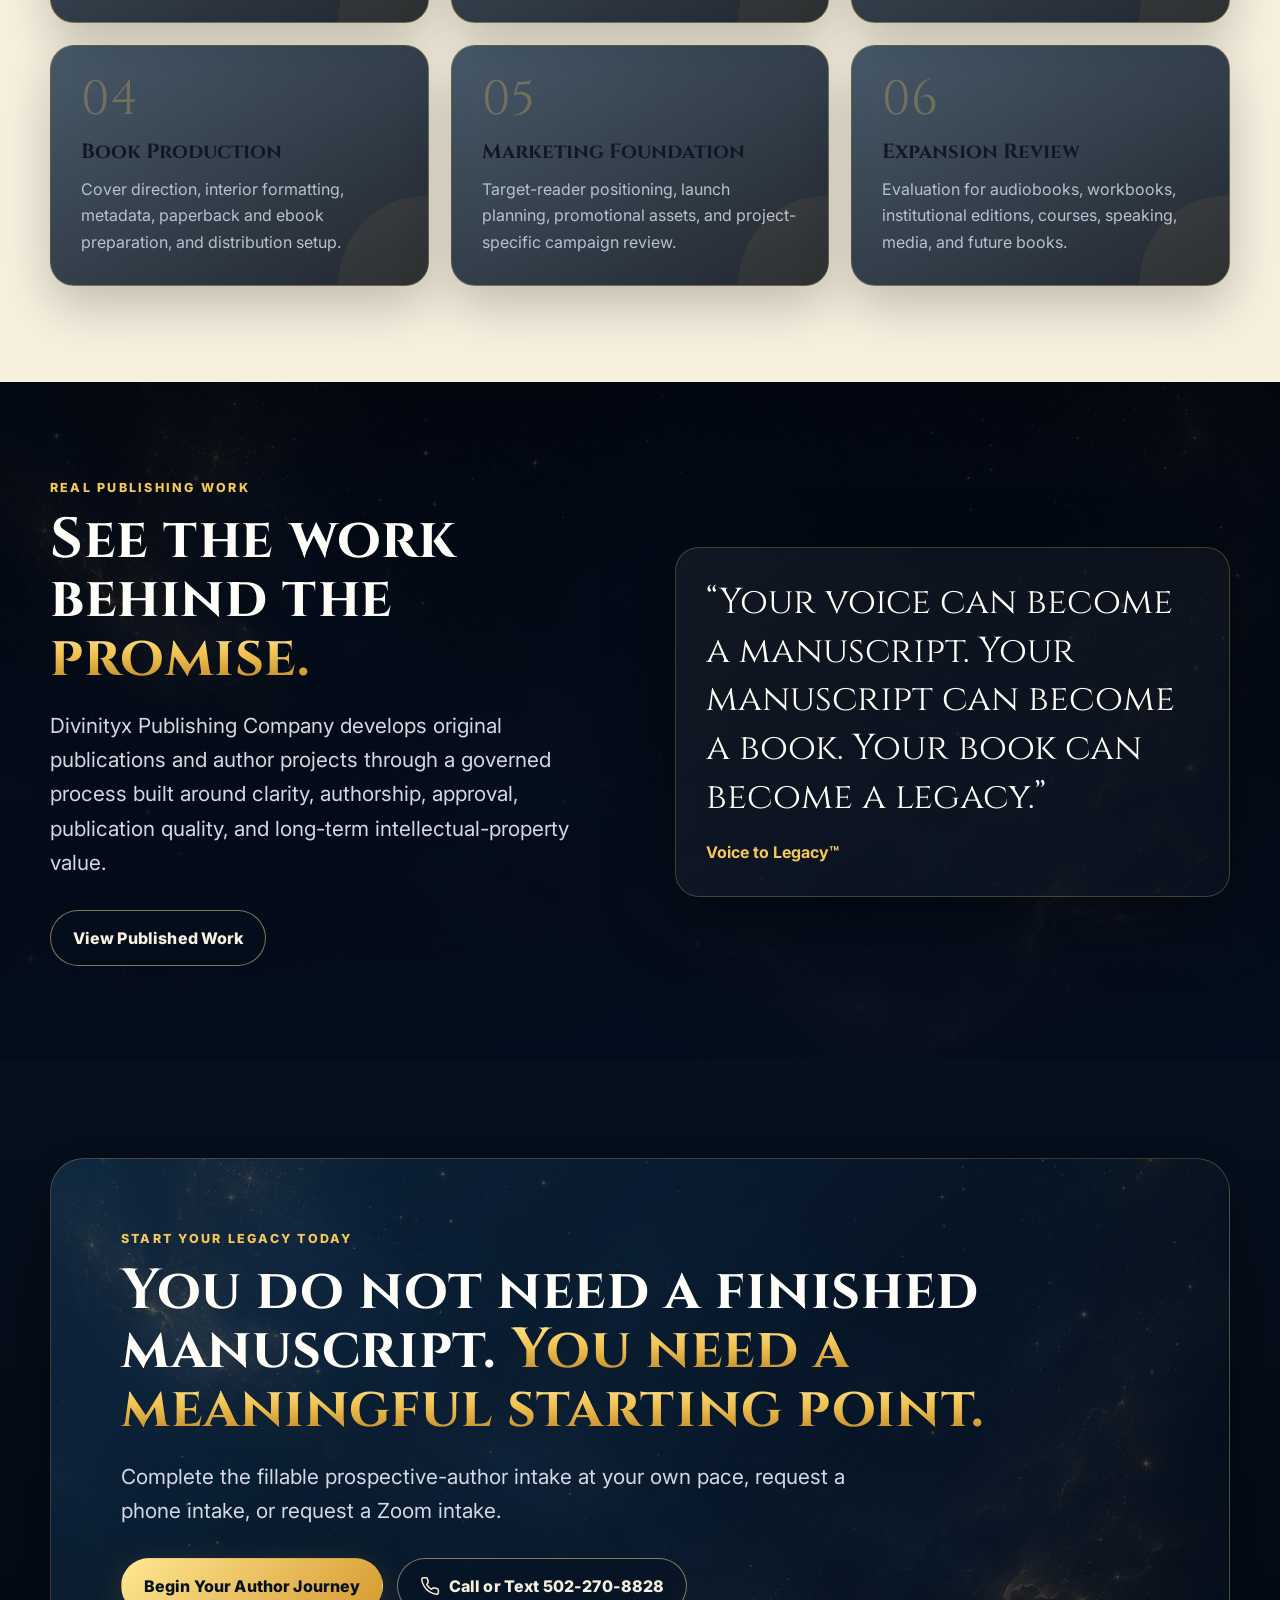
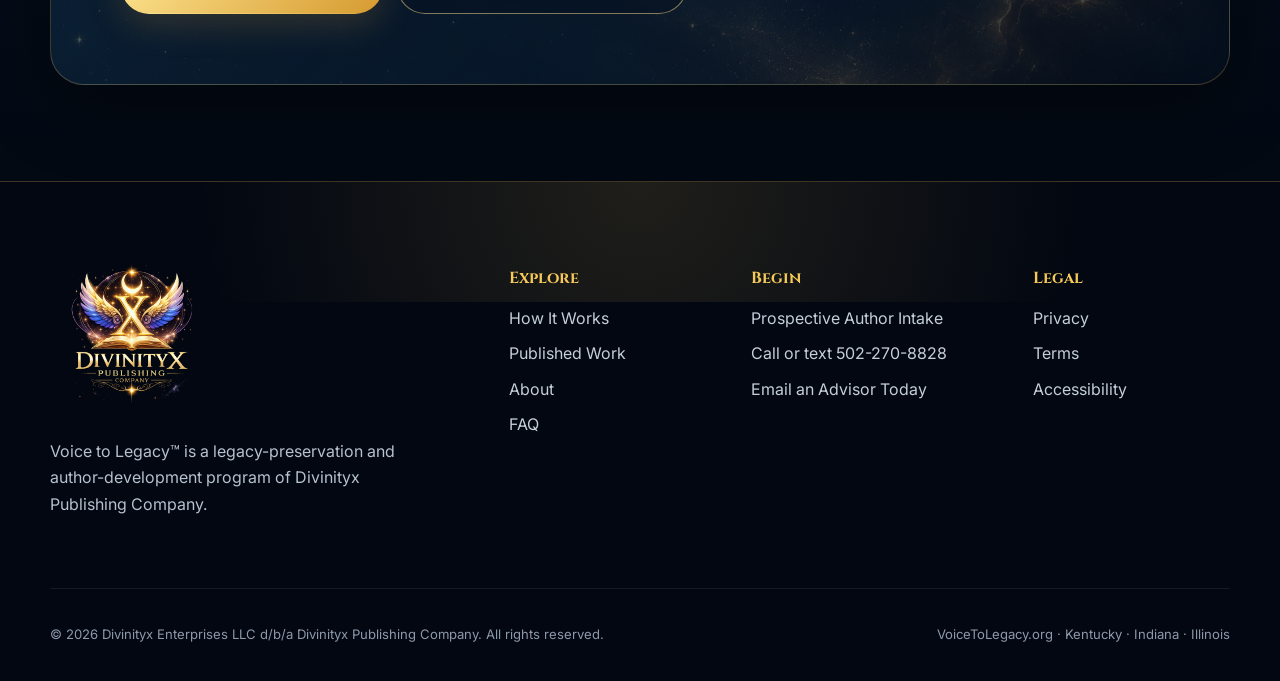
==== commit a8e058bd: "content: adopt advisor identity and feature Boys to Men" ====
--- a/index.html
+++ b/index.html
@@ -172,7 +172,7 @@
           <h2>Begin</h2>
           <a href="start/">Prospective Author Intake</a>
           <a href="tel:+15022708828">Call or text 502-270-8828</a>
-          <a href="mailto:elijah@divinityxenterprises.com">Email Elijah</a>
+          <a href="mailto:accounting@divinityxenterprises.com">Email an Advisor Today</a>
         </div>
         <div>
           <h2>Legal</h2>
--- a/assets/css/styles.css
+++ b/assets/css/styles.css
@@ -1,4 +1,3 @@
-
 :root{
   --navy-950:#020711;
   --navy-900:#06101f;
@@ -200,3 +199,162 @@
 @media (prefers-reduced-motion:reduce){
   html{scroll-behavior:auto}.reveal{opacity:1;transform:none;transition:none}.button{transition:none}
 }
+
+/* FINAL BRAND PLACEMENT CONTROLS */
+.site-header img[src*="voice-to-legacy-lockup"] {
+  display: block;
+  width: 220px;
+  max-width: 220px;
+  height: auto;
+  object-fit: contain;
+  object-position: left center;
+  flex: 0 0 auto;
+}
+@media (max-width: 768px) {
+  .site-header img[src*="voice-to-legacy-lockup"] {
+    width: 150px;
+    max-width: 150px;
+  }
+}
+.about-brand-emblem {
+  display: block;
+  width: clamp(300px, 38vw, 470px);
+  max-width: 100%;
+  height: auto;
+  object-fit: contain;
+  object-position: center;
+  margin: 0 auto;
+  border-radius: 18px;
+}
+@media (max-width: 768px) {
+  .about-brand-emblem {
+    width: min(100%, 380px);
+  }
+}
+
+/* FUNCTIONALITY AND ACCESSIBILITY REPAIR PASS */
+:focus-visible {
+  outline: 3px solid var(--gold-2);
+  outline-offset: 4px;
+}
+main [id], .form-panel[id] {
+  scroll-margin-top: 118px;
+}
+body.menu-open {
+  overflow: hidden;
+}
+.mobile-nav[aria-hidden="true"] {
+  visibility: hidden;
+}
+.mobile-nav.open[aria-hidden="false"] {
+  visibility: visible;
+}
+.faq-question span:last-child {
+  min-width: 1.25rem;
+  text-align: center;
+  transition: transform .2s ease;
+}
+.faq-answer[hidden] {
+  display: none !important;
+}
+input[aria-invalid="true"],
+textarea[aria-invalid="true"],
+select[aria-invalid="true"] {
+  border-color: var(--danger);
+  box-shadow: 0 0 0 3px rgba(234,165,156,.14);
+}
+.form-status {
+  margin-top: 28px;
+}
+.form-status h3 {
+  margin-top: 0;
+  color: var(--gold-1);
+}
+[data-site-toast] {
+  position: fixed;
+  right: 20px;
+  bottom: 20px;
+  z-index: 9999;
+  max-width: 360px;
+  padding: 14px 18px;
+  border-radius: 14px;
+  border: 1px solid rgba(247,200,90,.45);
+  background: #071427;
+  color: #fffdf7;
+  box-shadow: 0 18px 55px rgba(0,0,0,.45);
+  font-weight: 700;
+  opacity: 0;
+  pointer-events: none;
+  transform: translateY(12px);
+  transition: opacity .2s ease, transform .2s ease;
+}
+[data-site-toast].show {
+  opacity: 1;
+  transform: translateY(0);
+}
+.contact-action-dialog {
+  width: min(560px, calc(100% - 28px));
+  padding: 0;
+  border: 1px solid var(--line);
+  border-radius: 24px;
+  background: #06101f;
+  color: var(--white);
+  box-shadow: var(--shadow);
+}
+.contact-action-dialog::backdrop {
+  background: rgba(0,0,0,.74);
+  backdrop-filter: blur(8px);
+}
+.contact-action-card {
+  position: relative;
+  padding: 34px;
+}
+.contact-action-card h2 {
+  margin: 0 0 8px;
+  font-family: var(--display);
+  font-size: clamp(1.65rem,4vw,2.4rem);
+}
+.contact-action-card p:not(.section-kicker) {
+  color: var(--muted);
+}
+.contact-action-buttons {
+  display: grid;
+  gap: 12px;
+  margin-top: 24px;
+}
+.contact-dialog-close {
+  position: absolute;
+  top: 12px;
+  right: 14px;
+  width: 42px;
+  height: 42px;
+  border: 1px solid var(--line);
+  border-radius: 50%;
+  background: rgba(255,255,255,.04);
+  color: var(--white);
+  font-size: 1.8rem;
+  line-height: 1;
+}
+@media (max-width:760px) {
+  main [id], .form-panel[id] {
+    scroll-margin-top: 92px;
+  }
+  [data-site-toast] {
+    left: 14px;
+    right: 14px;
+    bottom: 14px;
+    max-width: none;
+  }
+  .contact-action-card {
+    padding: 30px 22px 24px;
+  }
+}
+
+
+/* VOICE TO LEGACY PUBLISHED BOOK PRESENTATION */
+.featured-book{display:grid;grid-template-columns:minmax(310px,.82fr) minmax(0,1.35fr);gap:clamp(38px,6vw,78px);align-items:start;padding:clamp(28px,5vw,58px);border:1px solid var(--line);border-radius:34px;background:linear-gradient(145deg,rgba(15,42,67,.72),rgba(3,10,22,.96));box-shadow:var(--shadow)}
+.book-cover-gallery{display:grid;grid-template-columns:minmax(0,1fr) minmax(0,.62fr);gap:18px;align-items:end;position:sticky;top:120px}
+.book-cover{margin:0}.book-cover img{width:100%;height:auto;border-radius:10px;border:1px solid rgba(247,200,90,.38);box-shadow:0 24px 60px rgba(0,0,0,.58)}.book-cover-back{transform:translateY(28px)}.book-cover figcaption{text-align:center;margin-top:10px;color:var(--muted);font-size:.78rem;text-transform:uppercase;letter-spacing:.12em}
+.book-details .label{color:var(--gold-2);font-size:.76rem;text-transform:uppercase;letter-spacing:.16em;font-weight:800}.book-title{font-size:clamp(2.55rem,5vw,5rem)!important;margin-bottom:10px}.book-subtitle{font-family:var(--display);font-size:clamp(1.2rem,2.2vw,1.65rem);color:var(--gold-1);line-height:1.35;margin:0 0 12px}.book-credit{font-weight:800;color:#fff;margin:0 0 8px}.book-formats{padding:14px 16px;border-left:3px solid var(--gold-2);background:rgba(245,200,90,.08);color:#dfe6ef}.book-description{color:#c7cfda}.book-description h3{margin-top:30px;color:var(--gold-1)}
+.book-lessons{display:grid;grid-template-columns:1fr 1fr;gap:10px 24px;padding:0;list-style:none}.book-lessons li{position:relative;padding-left:24px}.book-lessons li::before{content:"✓";position:absolute;left:0;color:var(--gold-2);font-weight:900}.book-closing{margin:30px 0 0;padding:24px;border:1px solid var(--line);border-radius:18px;background:rgba(2,7,17,.65);font-family:var(--display);font-size:1.08rem;color:var(--cream)}.catalog-note{margin-top:34px;padding:24px 28px;border:1px solid var(--line);border-radius:20px;background:rgba(7,20,39,.68);color:var(--muted)}.catalog-note p:last-child{margin-bottom:0}
+@media(max-width:900px){.featured-book{grid-template-columns:1fr}.book-cover-gallery{position:static;max-width:620px;margin-inline:auto}.book-lessons{grid-template-columns:1fr}}@media(max-width:520px){.featured-book{padding:22px 18px;border-radius:24px}.book-cover-gallery{grid-template-columns:1fr 1fr;gap:12px}.book-cover-back{transform:none}.book-cover figcaption{font-size:.68rem}}
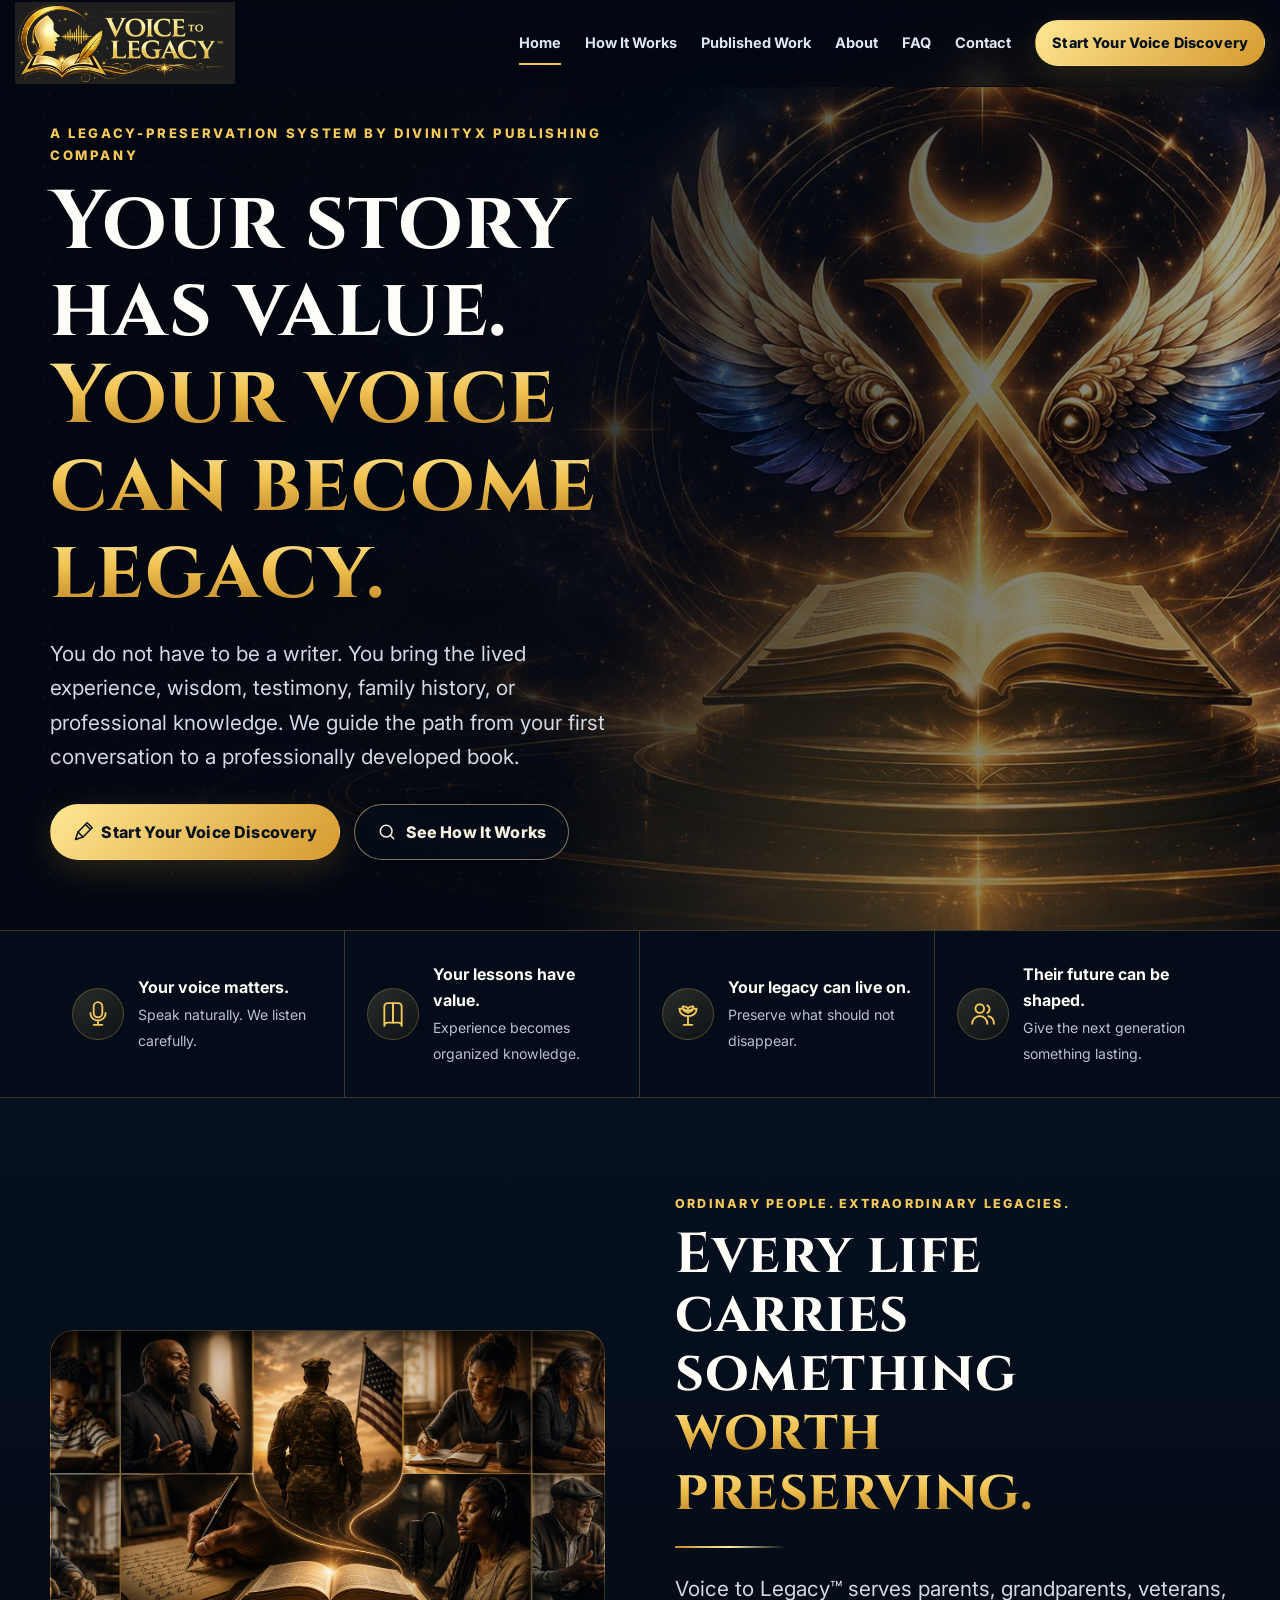
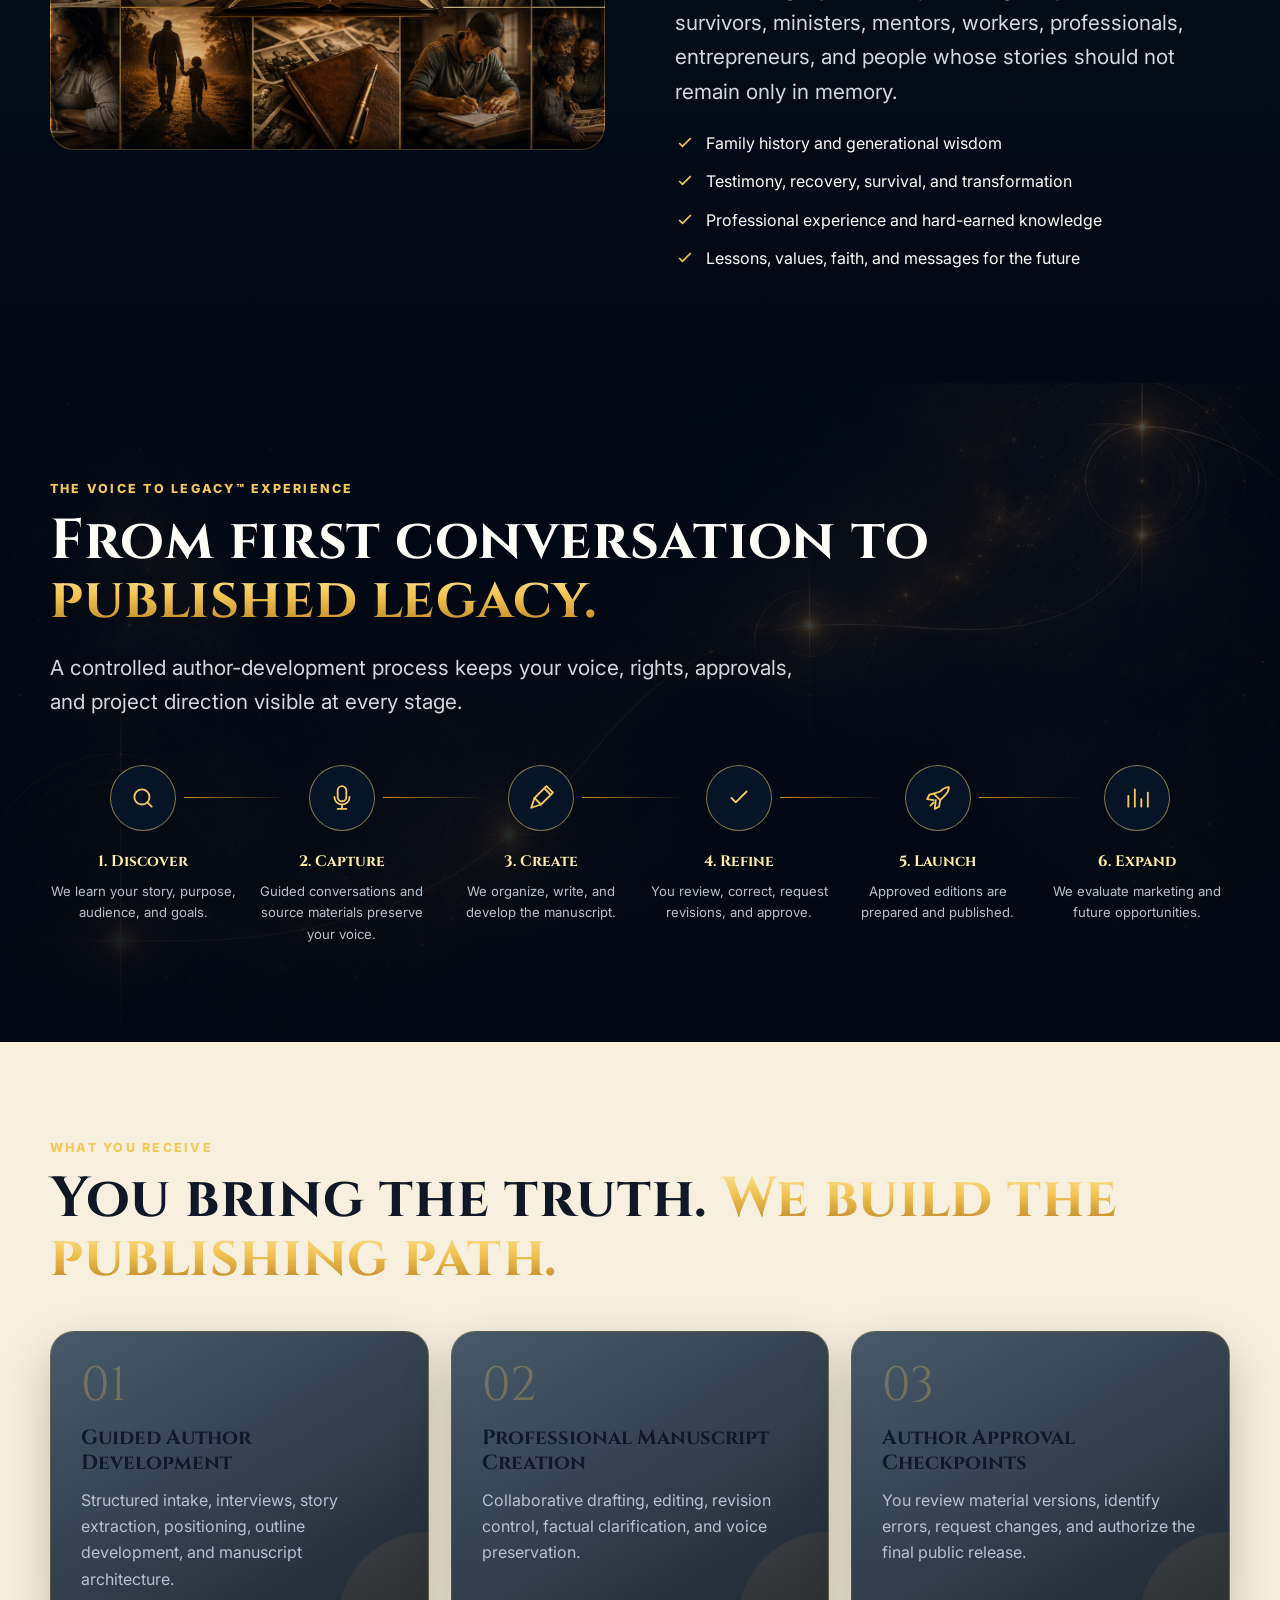
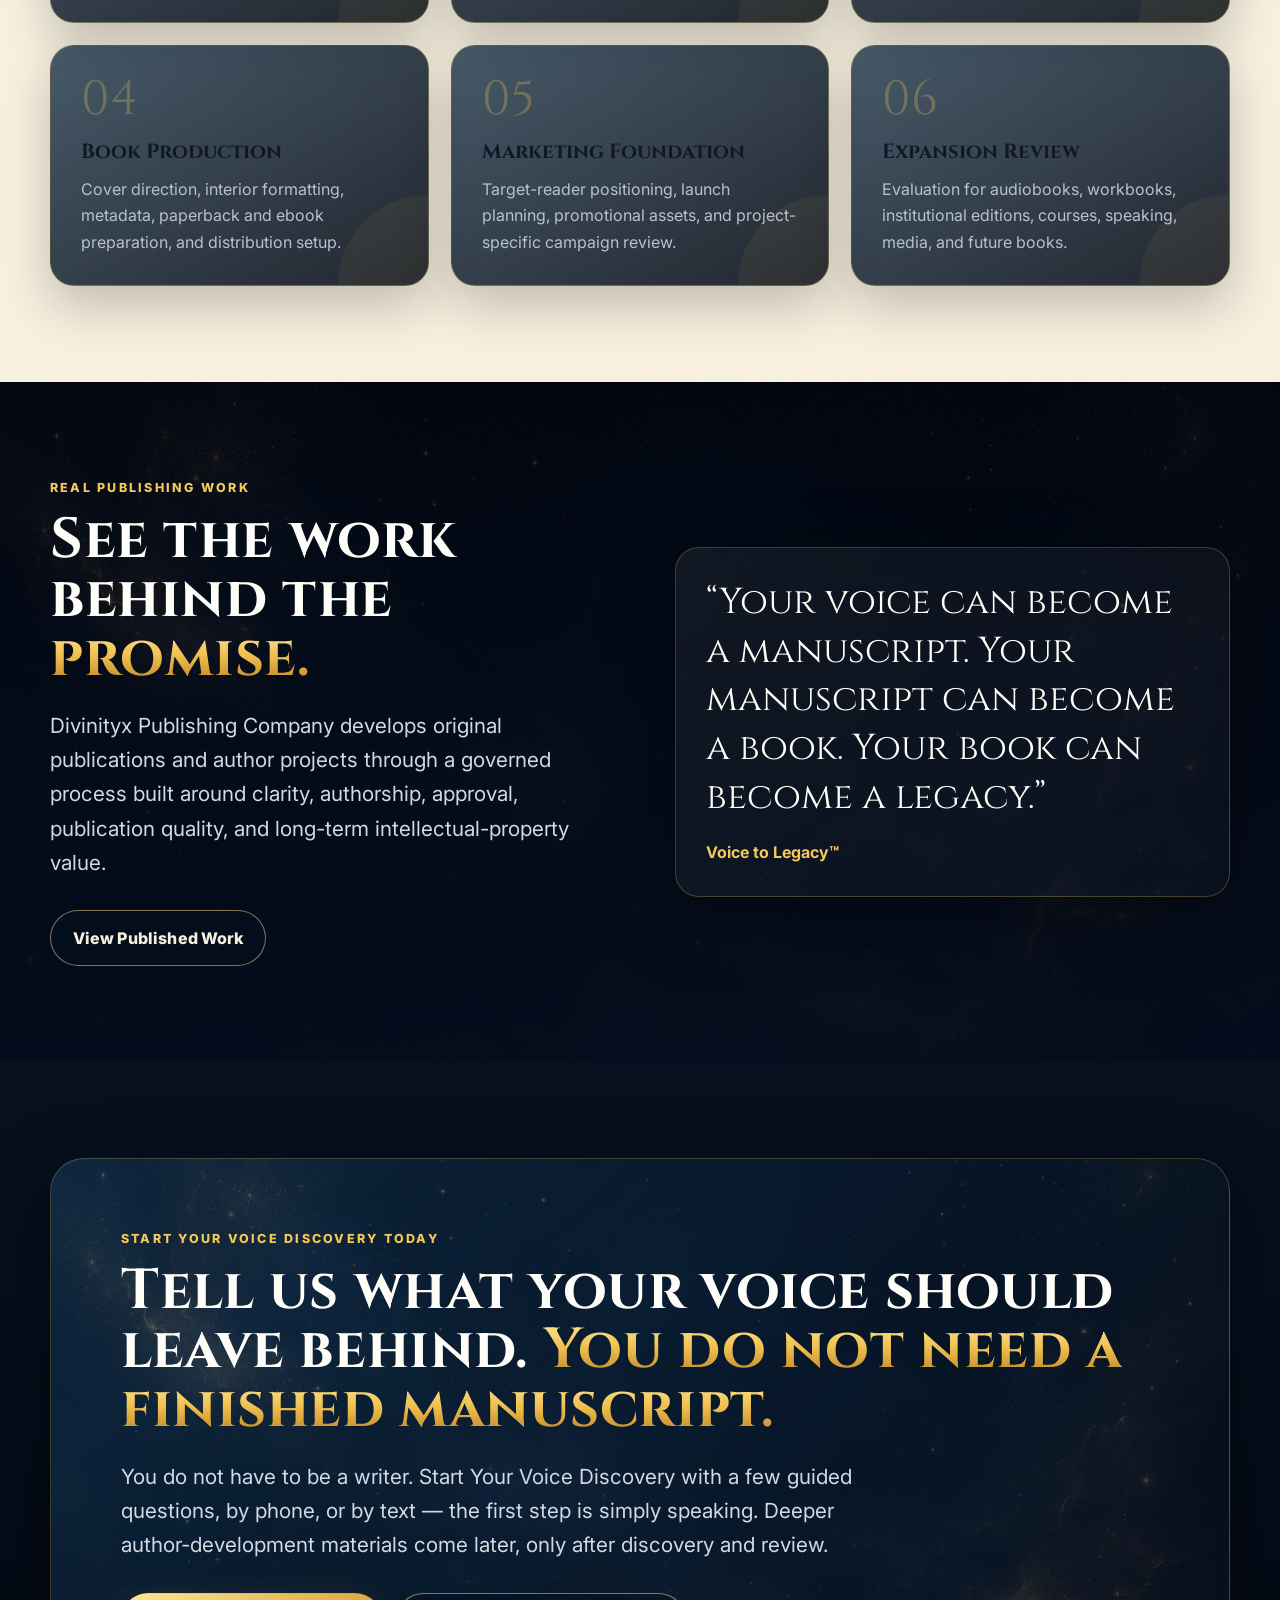
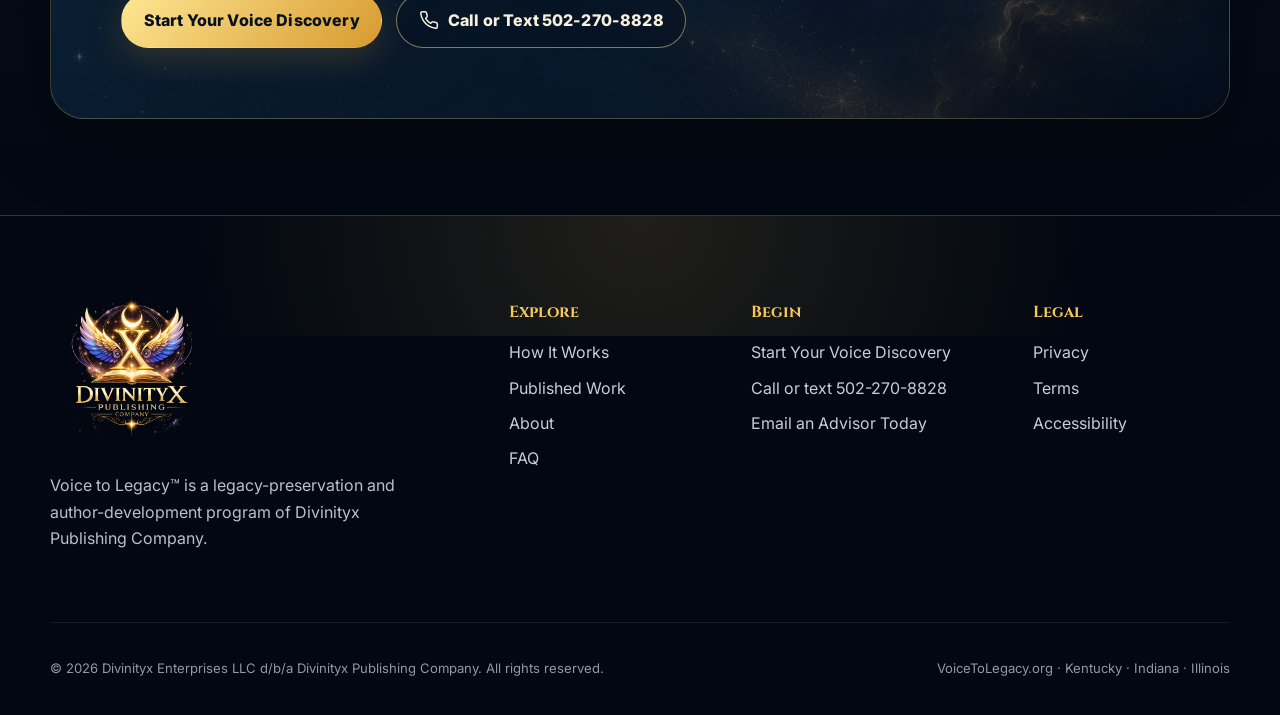
==== commit 63413922: "feat(vtl): implement Guided Voice Discovery reconciliation" ====
--- a/index.html
+++ b/index.html
@@ -35,7 +35,7 @@
         </a>
         <nav class="desktop-nav" aria-label="Primary navigation"><a href="" class="active">Home</a><a href="how-it-works/">How It Works</a><a href="published-work/">Published Work</a><a href="about/">About</a><a href="faq/">FAQ</a><a href="contact/">Contact</a></nav>
         <div class="header-actions">
-          <a class="button button-small button-gold" href="start/">Begin Your Journey</a>
+          <a class="button button-small button-gold" href="start/">Start Your Voice Discovery</a>
           <button class="menu-toggle" type="button" aria-expanded="false" aria-controls="mobile-menu" data-menu-toggle>
             <span></span><span></span><span></span><span class="sr-only">Open menu</span>
           </button>
@@ -43,7 +43,7 @@
       </div>
       <nav id="mobile-menu" class="mobile-nav" aria-label="Mobile navigation" data-mobile-menu>
         <a href="" class="active">Home</a><a href="how-it-works/">How It Works</a><a href="published-work/">Published Work</a><a href="about/">About</a><a href="faq/">FAQ</a><a href="contact/">Contact</a>
-        <a class="button button-gold" href="start/">Begin Your Journey</a>
+        <a class="button button-gold" href="start/">Start Your Voice Discovery</a>
       </nav>
     </header>
 <main id="main">
@@ -56,7 +56,7 @@
       <h1 class="display">Your story has value. <span class="gold-text">Your voice can become legacy.</span></h1>
       <p class="lead">You do not have to be a writer. You bring the lived experience, wisdom, testimony, family history, or professional knowledge. We guide the path from your first conversation to a professionally developed book.</p>
       <div class="button-row">
-        <a class="button button-gold" href="start/"><svg viewBox="0 0 24 24" aria-hidden="true"><path d="m3 21 3-9L17 1l6 6L12 18l-9 3Z"/><path d="m6 12 6 6M15 3l6 6"/></svg> Begin Your Author Journey</a>
+        <a class="button button-gold" href="start/"><svg viewBox="0 0 24 24" aria-hidden="true"><path d="m3 21 3-9L17 1l6 6L12 18l-9 3Z"/><path d="m6 12 6 6M15 3l6 6"/></svg> Start Your Voice Discovery</a>
         <a class="button button-outline" href="how-it-works/"><svg viewBox="0 0 24 24" aria-hidden="true"><circle cx="11" cy="11" r="7"/><path d="m20 20-4-4"/></svg> See How It Works</a>
       </div>
     </div>
@@ -142,11 +142,11 @@
 
 <section class="section section-dark">
   <div class="container cta-panel reveal">
-    <p class="section-kicker">Start your legacy today</p>
-    <h2 class="display">You do not need a finished manuscript. <span class="gold-text">You need a meaningful starting point.</span></h2>
-    <p class="lead">Complete the fillable prospective-author intake at your own pace, request a phone intake, or request a Zoom intake.</p>
+    <p class="section-kicker">Start your voice discovery today</p>
+    <h2 class="display">Tell us what your voice should leave behind. <span class="gold-text">You do not need a finished manuscript.</span></h2>
+    <p class="lead">You do not have to be a writer. Start Your Voice Discovery with a few guided questions, by phone, or by text — the first step is simply speaking. Deeper author-development materials come later, only after discovery and review.</p>
     <div class="button-row">
-      <a class="button button-gold" href="start/">Begin Your Author Journey</a>
+      <a class="button button-gold" href="start/">Start Your Voice Discovery</a>
       <a class="button button-outline" href="tel:+15022708828"><svg viewBox="0 0 24 24" aria-hidden="true"><path d="M22 16.9v3a2 2 0 0 1-2.2 2 19.8 19.8 0 0 1-8.6-3.1 19.5 19.5 0 0 1-6-6A19.8 19.8 0 0 1 2.1 4.2 2 2 0 0 1 4.1 2h3a2 2 0 0 1 2 1.7c.1 1 .4 2 .7 2.9a2 2 0 0 1-.5 2.1L8 10a16 16 0 0 0 6 6l1.3-1.3a2 2 0 0 1 2.1-.5c.9.3 1.9.6 2.9.7a2 2 0 0 1 1.7 2Z"/></svg> Call or Text 502-270-8828</a>
     </div>
   </div>
@@ -170,7 +170,7 @@
         </div>
         <div>
           <h2>Begin</h2>
-          <a href="start/">Prospective Author Intake</a>
+          <a href="start/">Start Your Voice Discovery</a>
           <a href="tel:+15022708828">Call or text 502-270-8828</a>
           <a href="mailto:accounting@divinityxenterprises.com">Email an Advisor Today</a>
         </div>
--- a/assets/css/styles.css
+++ b/assets/css/styles.css
@@ -358,3 +358,32 @@
 .book-details .label{color:var(--gold-2);font-size:.76rem;text-transform:uppercase;letter-spacing:.16em;font-weight:800}.book-title{font-size:clamp(2.55rem,5vw,5rem)!important;margin-bottom:10px}.book-subtitle{font-family:var(--display);font-size:clamp(1.2rem,2.2vw,1.65rem);color:var(--gold-1);line-height:1.35;margin:0 0 12px}.book-credit{font-weight:800;color:#fff;margin:0 0 8px}.book-formats{padding:14px 16px;border-left:3px solid var(--gold-2);background:rgba(245,200,90,.08);color:#dfe6ef}.book-description{color:#c7cfda}.book-description h3{margin-top:30px;color:var(--gold-1)}
 .book-lessons{display:grid;grid-template-columns:1fr 1fr;gap:10px 24px;padding:0;list-style:none}.book-lessons li{position:relative;padding-left:24px}.book-lessons li::before{content:"✓";position:absolute;left:0;color:var(--gold-2);font-weight:900}.book-closing{margin:30px 0 0;padding:24px;border:1px solid var(--line);border-radius:18px;background:rgba(2,7,17,.65);font-family:var(--display);font-size:1.08rem;color:var(--cream)}.catalog-note{margin-top:34px;padding:24px 28px;border:1px solid var(--line);border-radius:20px;background:rgba(7,20,39,.68);color:var(--muted)}.catalog-note p:last-child{margin-bottom:0}
 @media(max-width:900px){.featured-book{grid-template-columns:1fr}.book-cover-gallery{position:static;max-width:620px;margin-inline:auto}.book-lessons{grid-template-columns:1fr}}@media(max-width:520px){.featured-book{padding:22px 18px;border-radius:24px}.book-cover-gallery{grid-template-columns:1fr 1fr;gap:12px}.book-cover-back{transform:none}.book-cover figcaption{font-size:.68rem}}
+
+
+/* FOUNDING AUTHORS — INAUGURAL TEN */
+.founding-authors-section{background:linear-gradient(180deg,#030913,#071426 48%,#020711);border-block:1px solid var(--line)}
+.founding-authors-banner{display:block;width:100%;height:auto;object-fit:contain;border:1px solid rgba(247,200,90,.42);border-radius:28px;box-shadow:0 28px 80px rgba(0,0,0,.58);margin:0 auto 52px}
+.founding-authors-intro{display:grid;grid-template-columns:minmax(0,1.45fr) minmax(280px,.55fr);gap:42px;align-items:center}
+.founding-status{padding:28px;border:1px solid rgba(247,200,90,.45);border-radius:24px;background:linear-gradient(145deg,rgba(245,200,90,.13),rgba(7,20,39,.92));box-shadow:var(--shadow)}
+.founding-count{display:block;font-family:var(--display);font-size:clamp(2.8rem,6vw,5.4rem);line-height:1;color:var(--gold-1)}
+.founding-status strong{display:block;margin-top:10px;color:#fff}
+.founding-status p{margin-bottom:0;color:var(--muted)}
+.founding-grid{display:grid;grid-template-columns:repeat(5,minmax(0,1fr));gap:16px;margin-top:48px}
+.founding-slot{min-height:235px;padding:22px 18px;border:1px solid var(--line);border-radius:20px;background:linear-gradient(150deg,rgba(16,42,68,.72),rgba(3,10,22,.94));position:relative;overflow:hidden}
+.founding-slot::after{content:"";position:absolute;width:130px;height:130px;border-radius:50%;right:-65px;bottom:-65px;background:rgba(245,200,90,.05)}
+.founding-slot.is-filled{border-color:rgba(255,225,132,.72);box-shadow:0 18px 55px rgba(201,139,36,.18)}
+.founding-slot.is-open{border-style:dashed}
+.founding-number{font-family:var(--display);font-size:2.2rem;color:rgba(245,200,90,.48)}
+.founding-star{position:absolute;right:18px;top:18px;color:var(--gold-2);font-size:1.45rem}
+.founding-state{margin:18px 0 6px;text-transform:uppercase;letter-spacing:.16em;font-size:.68rem;font-weight:800;color:var(--gold-2)}
+.founding-slot h3{margin:0 0 8px;font-size:1.05rem}
+.founding-slot p:last-of-type{color:var(--muted);font-size:.86rem}
+.founding-slot a{position:relative;z-index:1;color:var(--gold-1);font-weight:800;font-size:.84rem}
+.founding-cta{display:flex;justify-content:space-between;align-items:center;gap:32px;margin-top:36px;padding:34px;border:1px solid var(--line);border-radius:24px;background:rgba(5,16,32,.88)}
+.founding-cta h3{font-size:clamp(1.4rem,2.6vw,2.15rem);margin:0 0 8px}
+.founding-cta p:last-child{color:var(--muted);margin-bottom:0}
+.founding-cta .button{flex:0 0 auto}
+.founding-disclaimer{margin:16px auto 0;max-width:900px;text-align:center;color:var(--muted);font-size:.82rem}
+@media(max-width:980px){.founding-authors-intro{grid-template-columns:1fr}.founding-grid{grid-template-columns:repeat(3,1fr)}.founding-cta{align-items:flex-start;flex-direction:column}}
+@media(max-width:680px){.founding-authors-banner{border-radius:18px;margin-bottom:36px}.founding-grid{grid-template-columns:repeat(2,1fr)}.founding-slot{min-height:220px}.founding-cta{padding:26px 22px}}
+@media(max-width:430px){.founding-grid{grid-template-columns:1fr}.founding-slot{min-height:auto}}
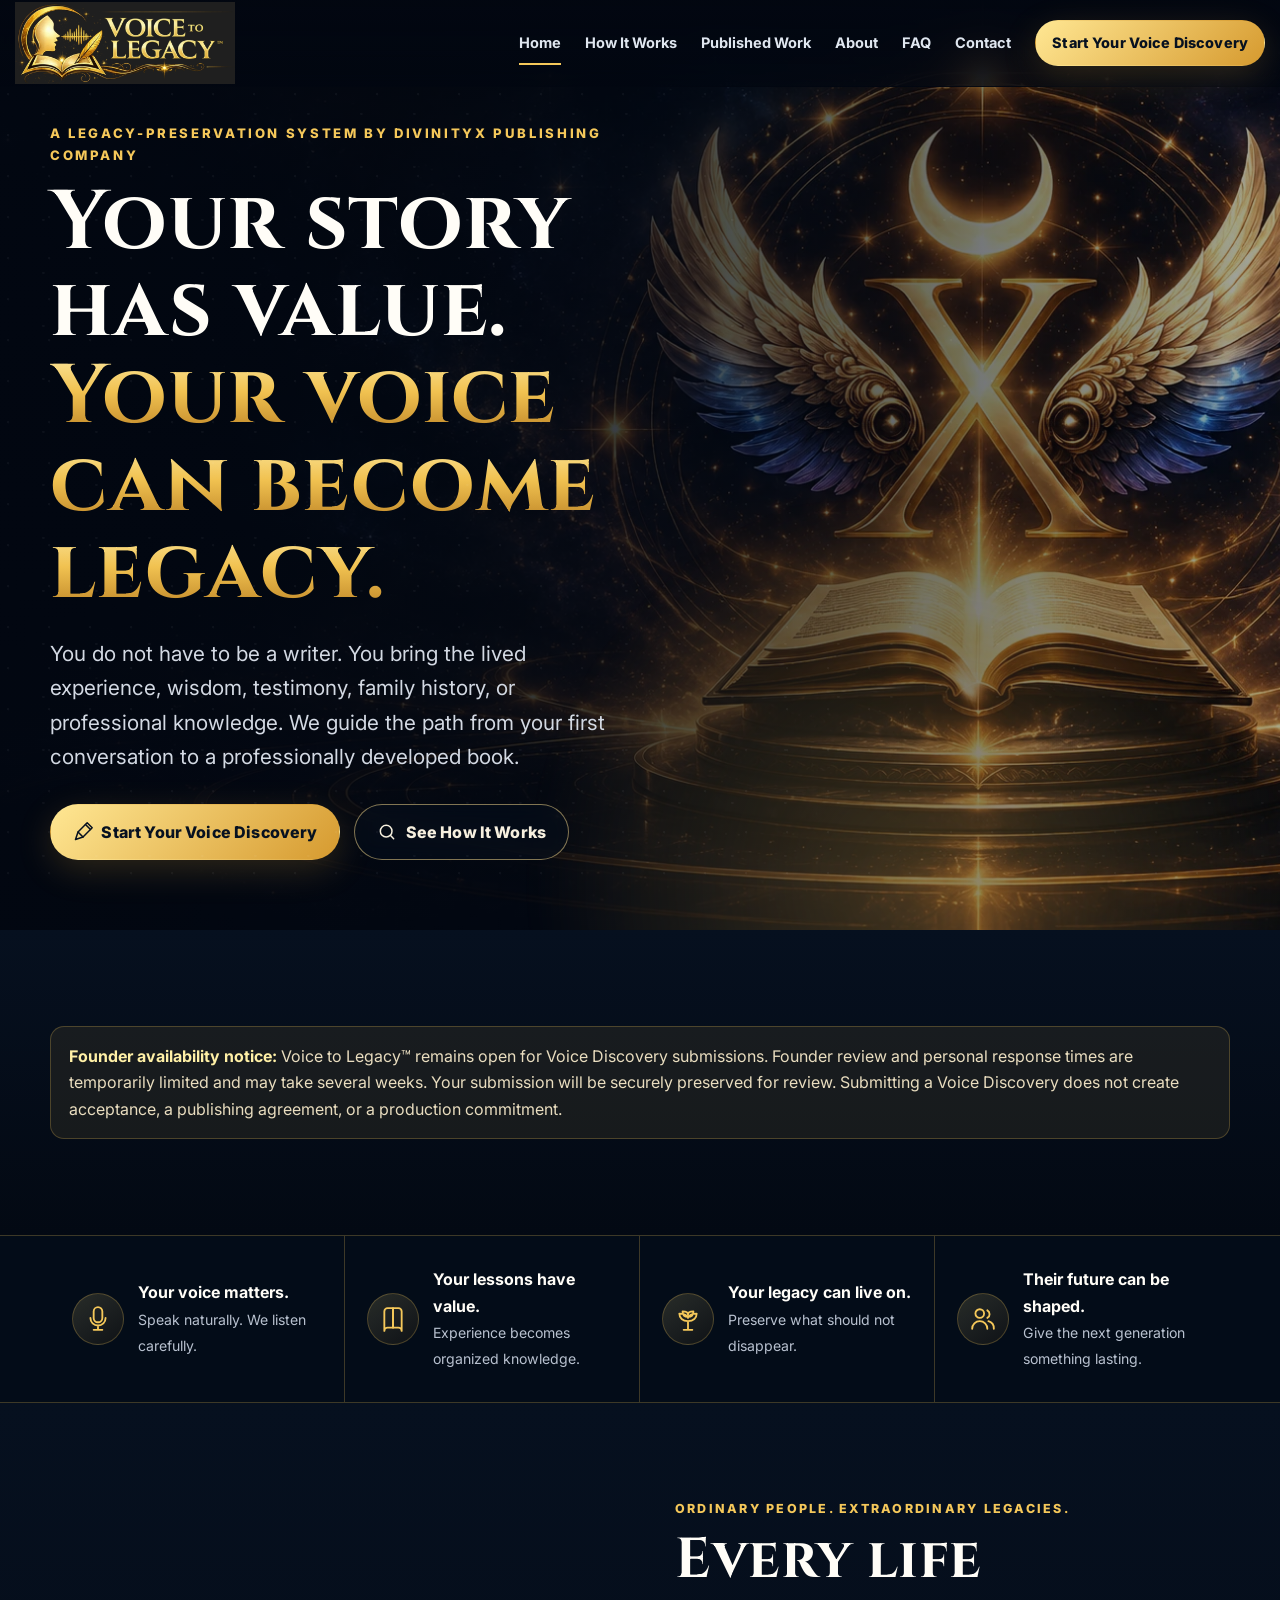
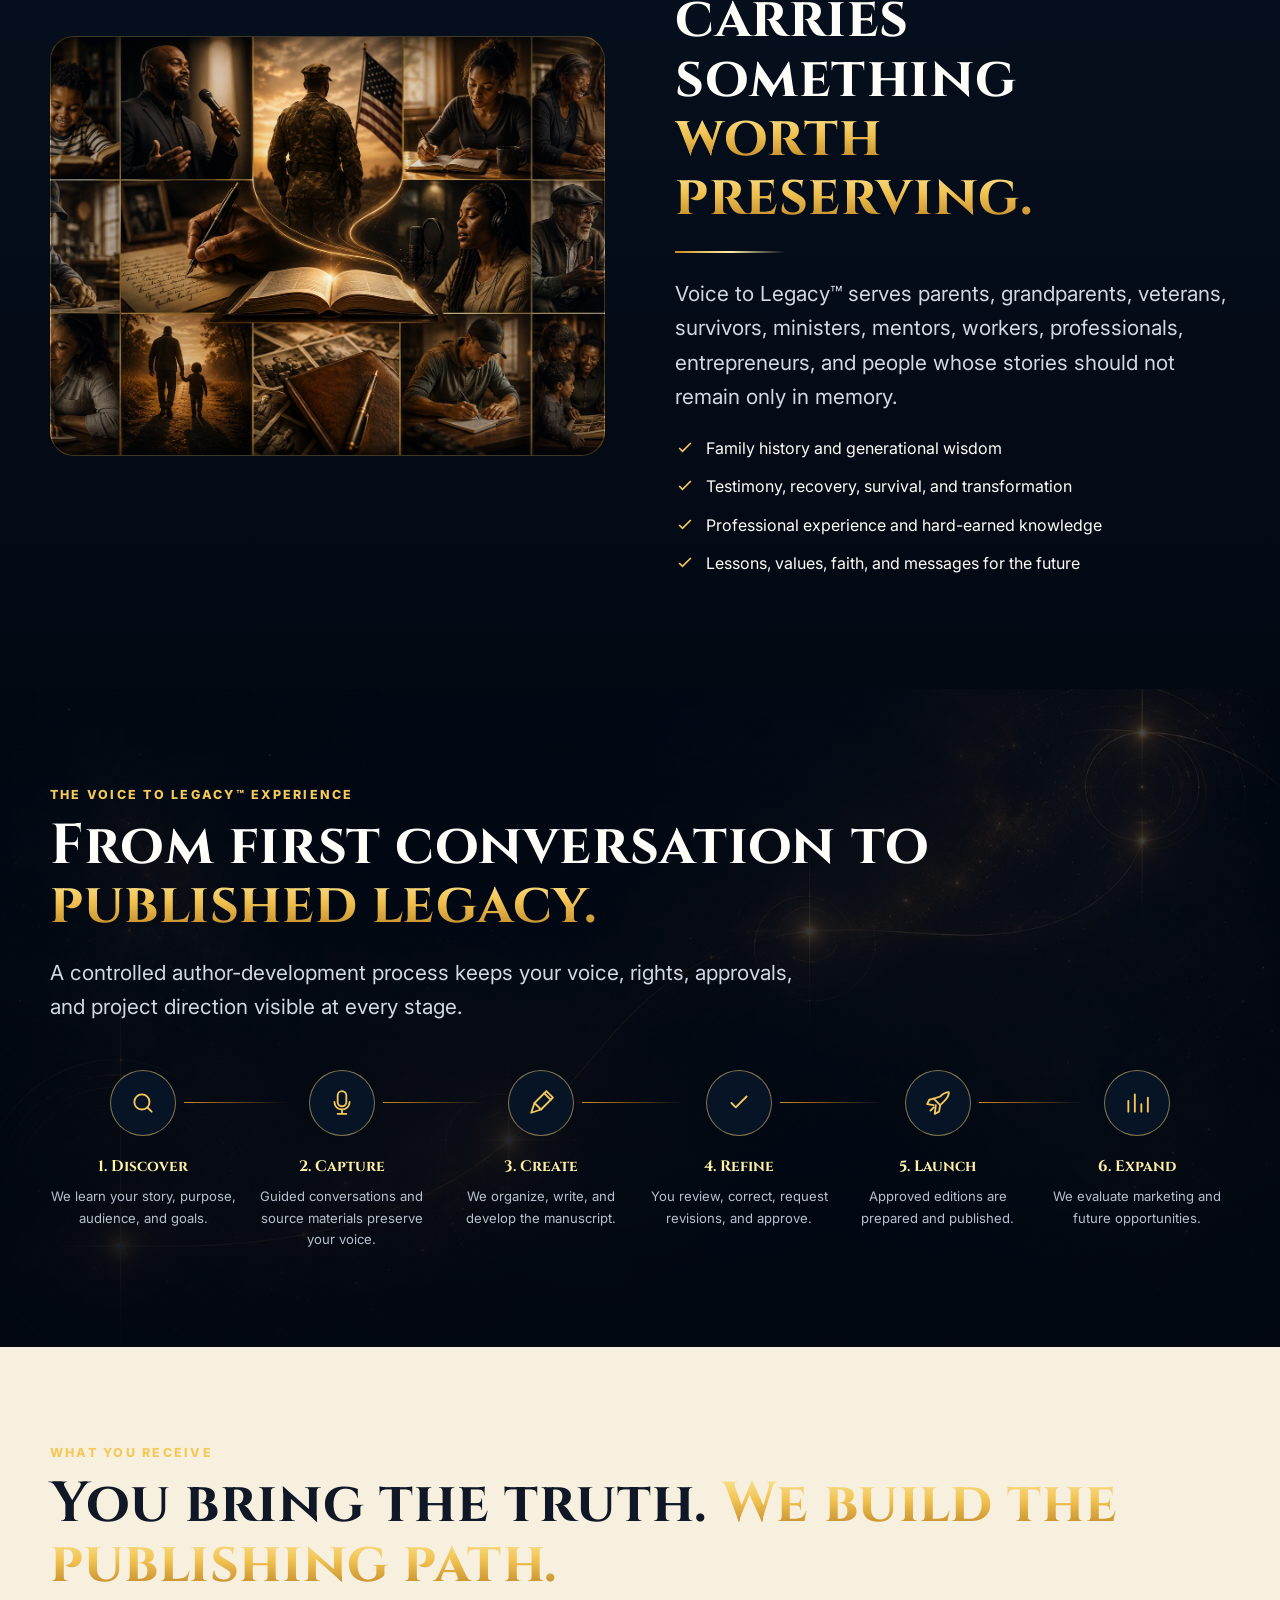
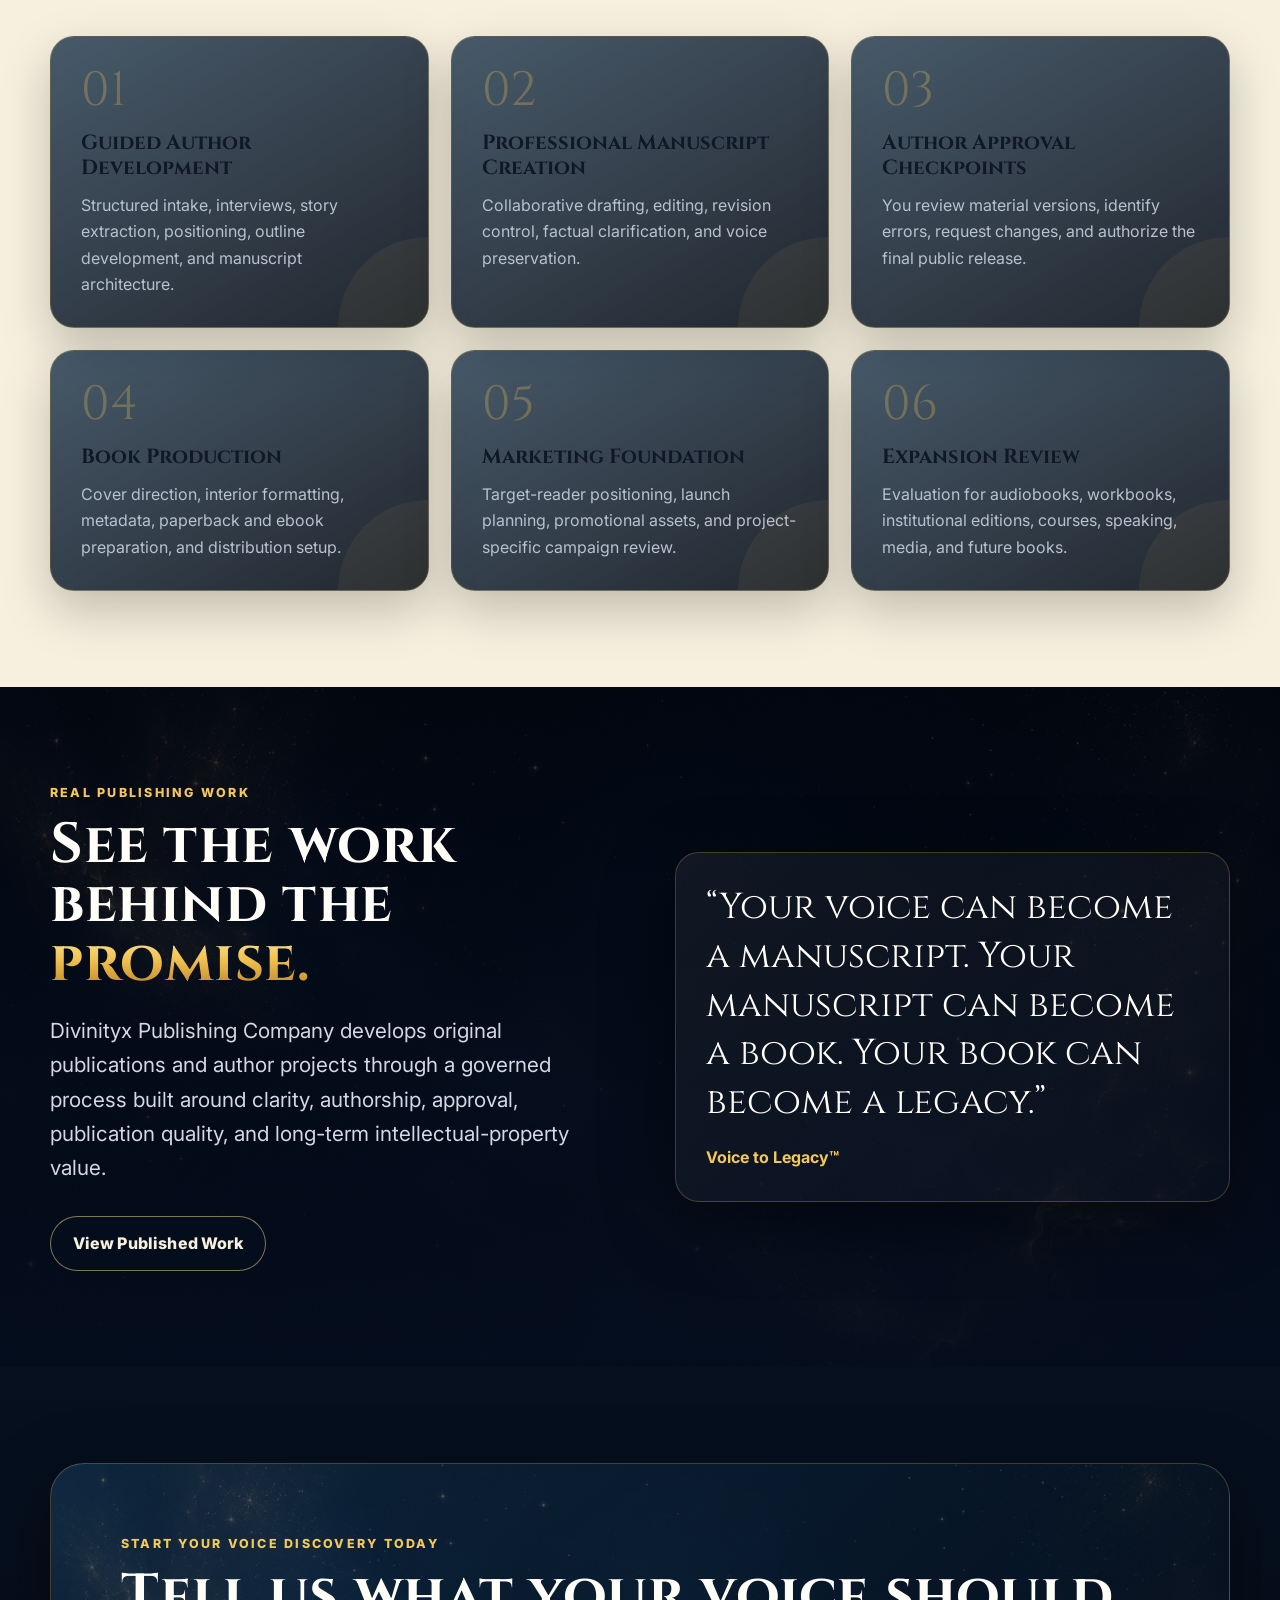
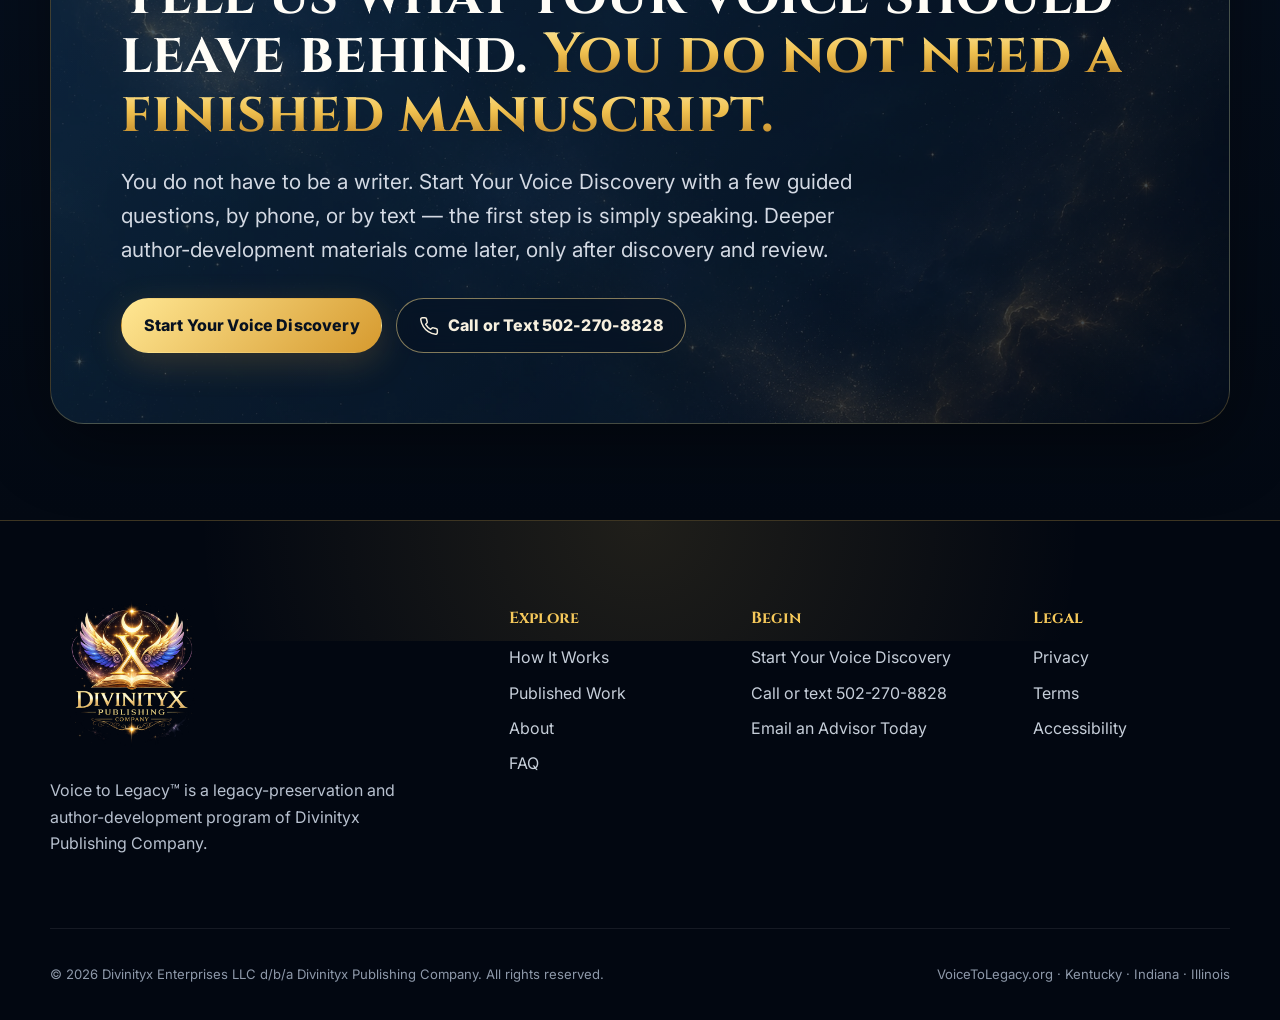
==== commit 2c470acc: "feat(vtl): launch secure Guided Voice Discovery" ====
--- a/index.html
+++ b/index.html
@@ -64,6 +64,12 @@
       
       
     </div>
+  </div>
+</section>
+
+<section class="section section-dark">
+  <div class="container">
+    <div class="notice"><strong>Founder availability notice:</strong> Voice to Legacy™ remains open for Voice Discovery submissions. Founder review and personal response times are temporarily limited and may take several weeks. Your submission will be securely preserved for review. Submitting a Voice Discovery does not create acceptance, a publishing agreement, or a production commitment.</div>
   </div>
 </section>
 
